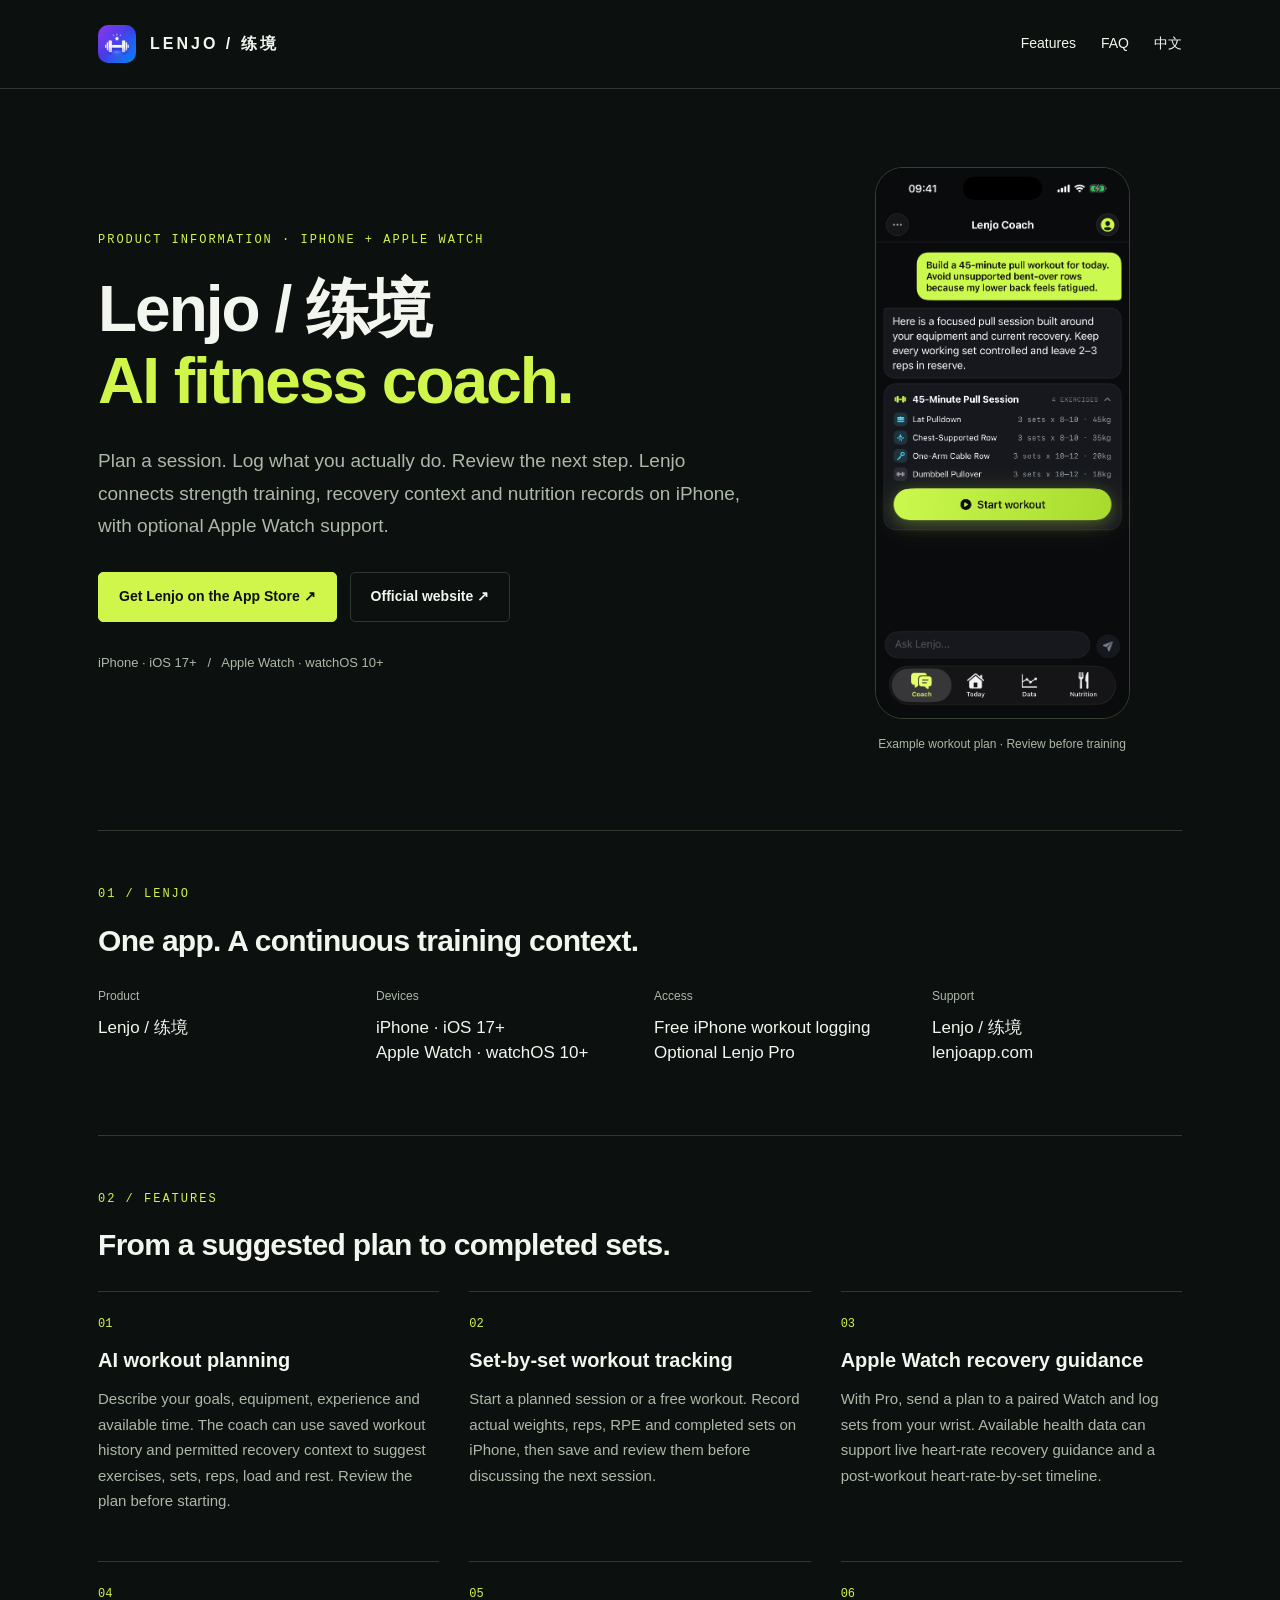
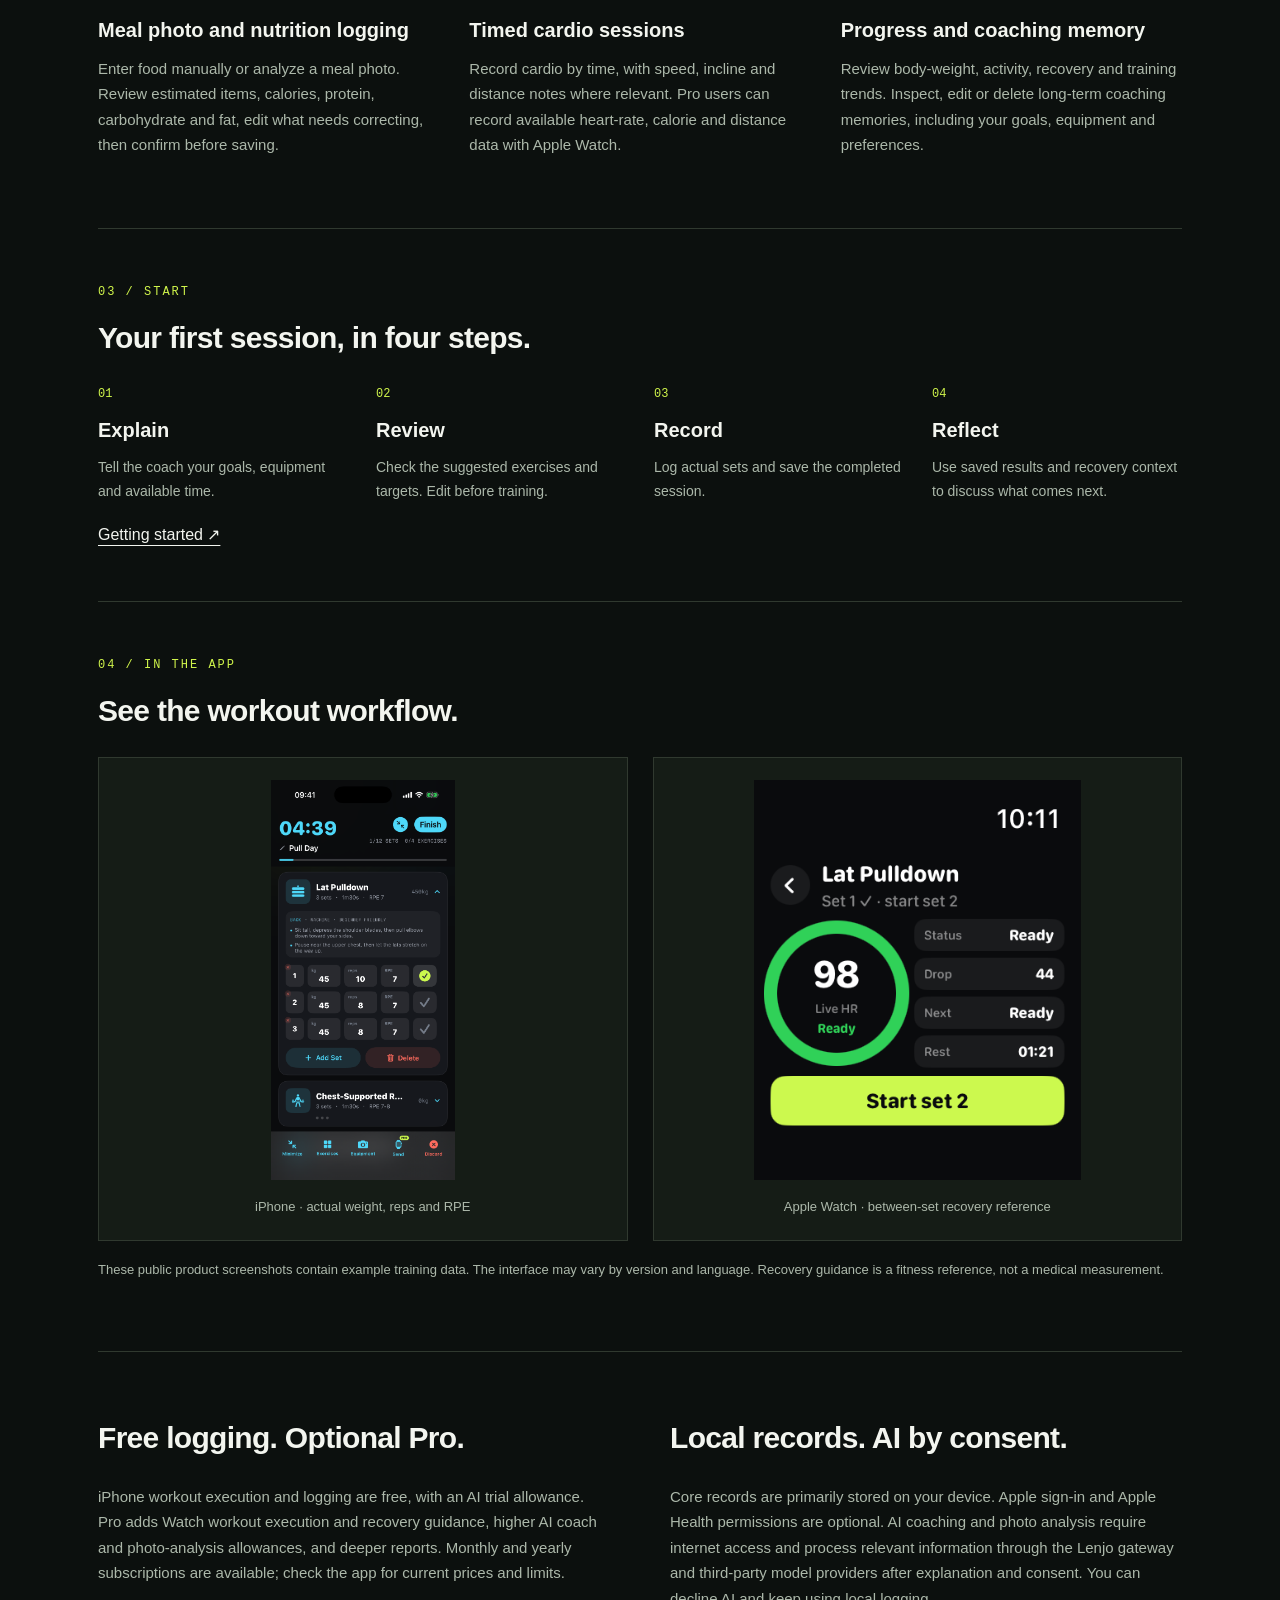
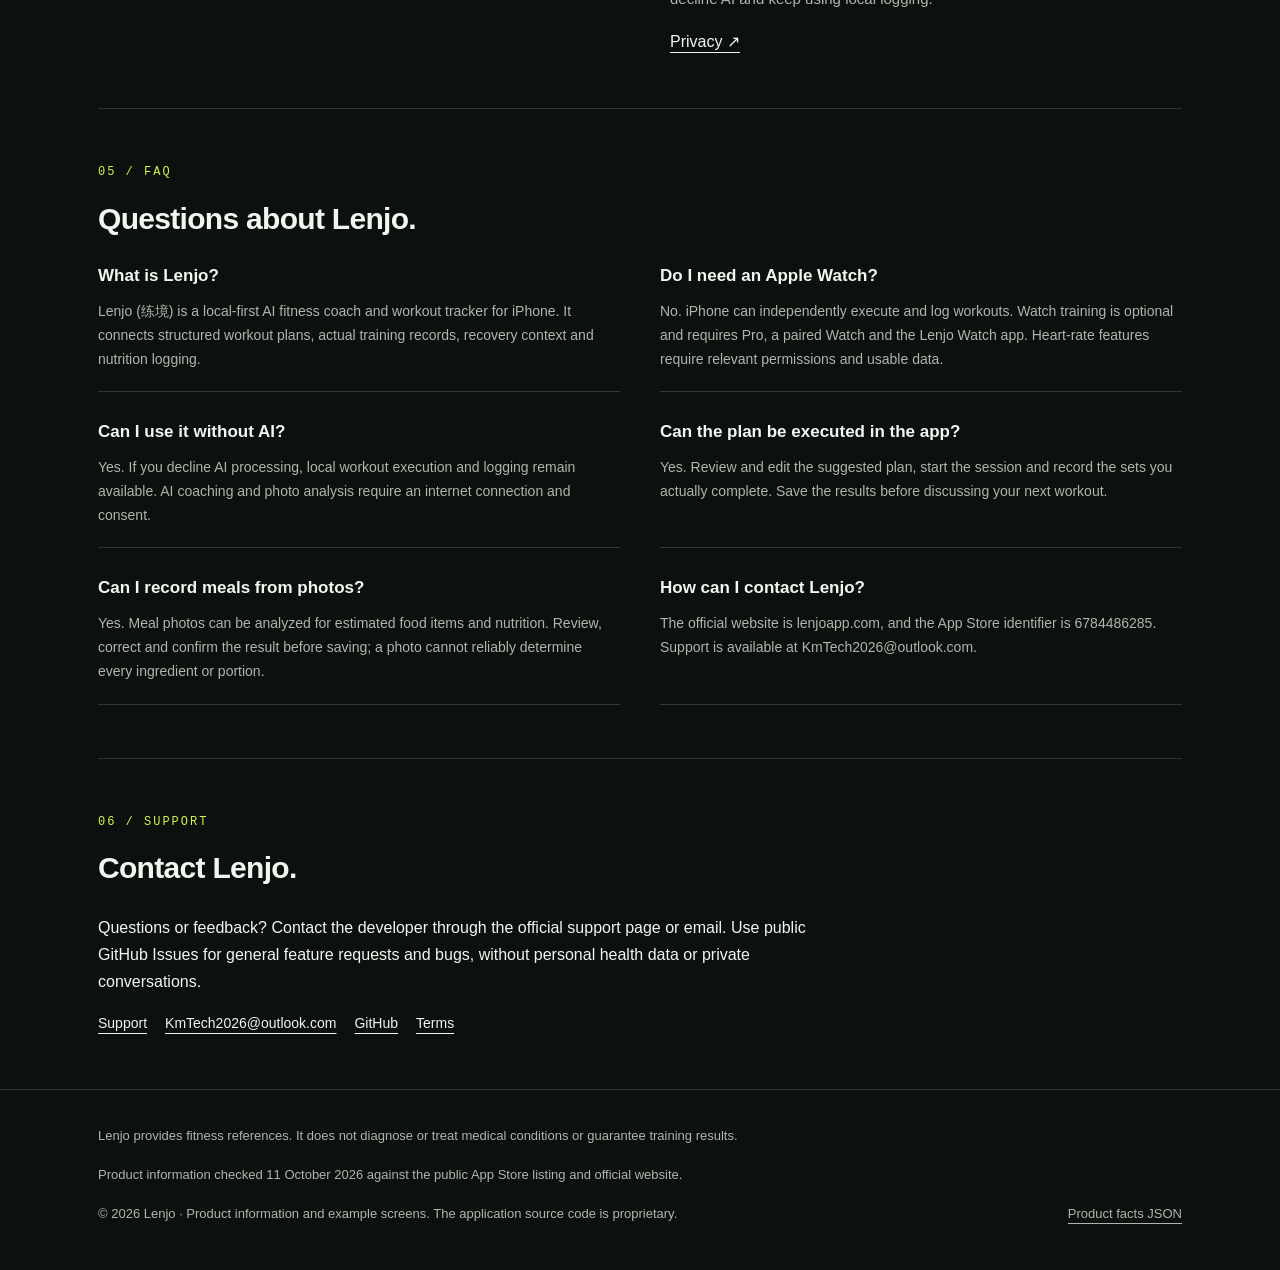
==== index.html @ 9384053a "Publish Lenjo bilingual product information and static Pages site" ====
<!doctype html>
<html lang="en"><head><meta charset="utf-8"><meta name="viewport" content="width=device-width, initial-scale=1">
<title>Lenjo / 练境 — AI Fitness Coach for iPhone</title><meta name="description" content="Lenjo is a local-first AI fitness coach and workout tracker for iPhone, with optional Apple Watch support, meal logging and editable coaching memory."><meta name="robots" content="index,follow,max-image-preview:large">
<link rel="canonical" href="https://zhangkaiming2579-dev.github.io/lenjo-app/"><link rel="alternate" hreflang="en" href="https://zhangkaiming2579-dev.github.io/lenjo-app/"><link rel="alternate" hreflang="zh-CN" href="https://zhangkaiming2579-dev.github.io/lenjo-app/zh/"><link rel="alternate" hreflang="x-default" href="https://zhangkaiming2579-dev.github.io/lenjo-app/">
<meta property="og:type" content="website"><meta property="og:title" content="Lenjo / 练境 — AI Fitness Coach for iPhone"><meta property="og:description" content="Lenjo is a local-first AI fitness coach and workout tracker for iPhone, with optional Apple Watch support, meal logging and editable coaching memory."><meta property="og:url" content="https://zhangkaiming2579-dev.github.io/lenjo-app/"><meta property="og:image" content="https://zhangkaiming2579-dev.github.io/lenjo-app/assets/app-icon.png">
<meta name="twitter:card" content="summary"><meta name="theme-color" content="#0c100e"><link rel="icon" href="assets/app-icon.png"><link rel="stylesheet" href="styles.css">
<script type="application/ld+json">{"@context": "https://schema.org", "@graph": [{"@type": "SoftwareApplication", "@id": "https://lenjoapp.com/#app", "name": "Lenjo", "alternateName": "练境", "applicationCategory": "HealthApplication", "operatingSystem": "iOS 17 or later; optional watchOS 10 or later", "url": "https://lenjoapp.com/", "downloadUrl": "https://apps.apple.com/app/id6784486285", "image": "https://zhangkaiming2579-dev.github.io/lenjo-app/assets/app-icon.png", "description": "Lenjo is a local-first AI fitness coach and workout tracker for iPhone, with optional Apple Watch support, meal logging and editable coaching memory.", "sameAs": ["https://apps.apple.com/app/id6784486285", "https://github.com/zhangkaiming2579-dev/lenjo-app"], "featureList": ["AI workout planning", "Set-by-set workout tracking", "Apple Watch recovery guidance", "Meal photo and nutrition logging", "Timed cardio sessions", "Progress and coaching memory"]}, {"@type": "WebPage", "@id": "https://zhangkaiming2579-dev.github.io/lenjo-app/", "url": "https://zhangkaiming2579-dev.github.io/lenjo-app/", "name": "Lenjo / 练境 — AI Fitness Coach for iPhone", "inLanguage": "en", "description": "Lenjo is a local-first AI fitness coach and workout tracker for iPhone, with optional Apple Watch support, meal logging and editable coaching memory.", "dateModified": "2026-10-11", "about": {"@id": "https://lenjoapp.com/#app"}}]}</script></head>
<body class="en"><a class="skip" href="#content">Skip to content</a><header><nav class="wrap" aria-label="Navigation"><a class="brand" href="index.html"><img src="assets/app-icon.png" alt="Lenjo app icon" width="38" height="38">LENJO / 练境</a><div class="nav-links"><a class="optional" href="#features">Features</a><a href="#faq">FAQ</a><a href="zh/">中文</a></div></nav></header>
<main id="content" class="wrap"><section class="hero"><div><p class="eyebrow">Product information · iPhone + Apple Watch</p><h1>Lenjo / 练境<br><span>AI fitness coach.</span></h1><p class="intro">Plan a session. Log what you actually do. Review the next step. Lenjo connects strength training, recovery context and nutrition records on iPhone, with optional Apple Watch support.</p><div class="buttons"><a class="button primary" href="https://apps.apple.com/app/id6784486285">Get Lenjo on the App Store ↗</a><a class="button" href="https://lenjoapp.com/en/">Official website ↗</a></div><p class="note">iPhone · iOS 17+ &nbsp; / &nbsp; Apple Watch · watchOS 10+</p></div><figure><img class="screen" src="assets/coach-plan.png" width="1206" height="2622" alt="Lenjo AI coach structured workout plan example"><figcaption>Example workout plan · Review before training</figcaption></figure></section>
<section class="section"><p class="eyebrow">01 / LENJO</p><h2>One app. A continuous training context.</h2><dl class="facts"><div><dt>Product</dt><dd>Lenjo / 练境</dd></div><div><dt>Devices</dt><dd>iPhone · iOS 17+<br>Apple Watch · watchOS 10+</dd></div><div><dt>Access</dt><dd>Free iPhone workout logging<br>Optional Lenjo Pro</dd></div><div><dt>Support</dt><dd>Lenjo / 练境<br>lenjoapp.com</dd></div></dl></section>
<section id="features" class="section"><p class="eyebrow">02 / FEATURES</p><h2>From a suggested plan to completed sets.</h2><div class="features"><article class="feature"><span class="number">01</span><h3>AI workout planning</h3><p>Describe your goals, equipment, experience and available time. The coach can use saved workout history and permitted recovery context to suggest exercises, sets, reps, load and rest. Review the plan before starting.</p></article><article class="feature"><span class="number">02</span><h3>Set-by-set workout tracking</h3><p>Start a planned session or a free workout. Record actual weights, reps, RPE and completed sets on iPhone, then save and review them before discussing the next session.</p></article><article class="feature"><span class="number">03</span><h3>Apple Watch recovery guidance</h3><p>With Pro, send a plan to a paired Watch and log sets from your wrist. Available health data can support live heart-rate recovery guidance and a post-workout heart-rate-by-set timeline.</p></article><article class="feature"><span class="number">04</span><h3>Meal photo and nutrition logging</h3><p>Enter food manually or analyze a meal photo. Review estimated items, calories, protein, carbohydrate and fat, edit what needs correcting, then confirm before saving.</p></article><article class="feature"><span class="number">05</span><h3>Timed cardio sessions</h3><p>Record cardio by time, with speed, incline and distance notes where relevant. Pro users can record available heart-rate, calorie and distance data with Apple Watch.</p></article><article class="feature"><span class="number">06</span><h3>Progress and coaching memory</h3><p>Review body-weight, activity, recovery and training trends. Inspect, edit or delete long-term coaching memories, including your goals, equipment and preferences.</p></article></div></section>
<section class="section"><p class="eyebrow">03 / START</p><h2>Your first session, in four steps.</h2><div class="flow"><article><span class="number">01</span><h3>Explain</h3><p>Tell the coach your goals, equipment and available time.</p></article><article><span class="number">02</span><h3>Review</h3><p>Check the suggested exercises and targets. Edit before training.</p></article><article><span class="number">03</span><h3>Record</h3><p>Log actual sets and save the completed session.</p></article><article><span class="number">04</span><h3>Reflect</h3><p>Use saved results and recovery context to discuss what comes next.</p></article></div><a href="https://github.com/zhangkaiming2579-dev/lenjo-app/blob/main/docs/getting-started.md">Getting started ↗</a></section>
<section class="section"><p class="eyebrow">04 / IN THE APP</p><h2>See the workout workflow.</h2><div class="screens"><figure><img loading="lazy" src="assets/workout-log.png" alt="Lenjo iPhone workout log: actual weight, reps and RPE" width="1206" height="2622"><figcaption>iPhone · actual weight, reps and RPE</figcaption></figure><figure><img loading="lazy" src="assets/watch-ready.png" alt="Lenjo Apple Watch between-set recovery guidance" width="416" height="496"><figcaption>Apple Watch · between-set recovery reference</figcaption></figure></div><p class="note" style="margin-top:18px">These public product screenshots contain example training data. The interface may vary by version and language. Recovery guidance is a fitness reference, not a medical measurement.</p></section>
<section class="section two-col"><article><h2>Free logging. Optional Pro.</h2><p>iPhone workout execution and logging are free, with an AI trial allowance. Pro adds Watch workout execution and recovery guidance, higher AI coach and photo-analysis allowances, and deeper reports. Monthly and yearly subscriptions are available; check the app for current prices and limits.</p></article><article><h2>Local records. AI by consent.</h2><p>Core records are primarily stored on your device. Apple sign-in and Apple Health permissions are optional. AI coaching and photo analysis require internet access and process relevant information through the Lenjo gateway and third-party model providers after explanation and consent. You can decline AI and keep using local logging.</p><a href="https://lenjoapp.com/privacy.html">Privacy ↗</a></article></section>
<section id="faq" class="section"><p class="eyebrow">05 / FAQ</p><h2>Questions about Lenjo.</h2><div class="faq"><article><h3>What is Lenjo?</h3><p>Lenjo (练境) is a local-first AI fitness coach and workout tracker for iPhone. It connects structured workout plans, actual training records, recovery context and nutrition logging.</p></article><article><h3>Do I need an Apple Watch?</h3><p>No. iPhone can independently execute and log workouts. Watch training is optional and requires Pro, a paired Watch and the Lenjo Watch app. Heart-rate features require relevant permissions and usable data.</p></article><article><h3>Can I use it without AI?</h3><p>Yes. If you decline AI processing, local workout execution and logging remain available. AI coaching and photo analysis require an internet connection and consent.</p></article><article><h3>Can the plan be executed in the app?</h3><p>Yes. Review and edit the suggested plan, start the session and record the sets you actually complete. Save the results before discussing your next workout.</p></article><article><h3>Can I record meals from photos?</h3><p>Yes. Meal photos can be analyzed for estimated food items and nutrition. Review, correct and confirm the result before saving; a photo cannot reliably determine every ingredient or portion.</p></article><article><h3>How can I contact Lenjo?</h3><p>The official website is lenjoapp.com, and the App Store identifier is 6784486285. Support is available at KmTech2026@outlook.com.</p></article></div></section>
<section class="section"><p class="eyebrow">06 / SUPPORT</p><h2>Contact Lenjo.</h2><p style="max-width:750px">Questions or feedback? Contact the developer through the official support page or email. Use public GitHub Issues for general feature requests and bugs, without personal health data or private conversations.</p><div class="links"><a href="https://lenjoapp.com/support.html">Support</a><a href="mailto:KmTech2026@outlook.com">KmTech2026@outlook.com</a><a href="https://github.com/zhangkaiming2579-dev/lenjo-app">GitHub</a><a href="https://lenjoapp.com/terms.html">Terms</a></div></section>
</main><footer><div class="wrap"><p>Lenjo provides fitness references. It does not diagnose or treat medical conditions or guarantee training results.</p><p>Product information checked 11 October 2026 against the public App Store listing and official website.</p><div class="footer-row"><span>© 2026 Lenjo · Product information and example screens. The application source code is proprietary.</span><a href="product.json">Product facts JSON</a></div></div></footer></body></html>
---- styles.css ----
:root{color-scheme:dark;--bg:#0c100e;--fg:#f3f5ef;--muted:#acb8aa;--line:#30392f;--accent:#d0f54b;--panel:#151c16}
*{box-sizing:border-box}html{scroll-behavior:smooth}body{margin:0;background:var(--bg);color:var(--fg);font-family:"Avenir Next","PingFang SC","Microsoft YaHei",sans-serif;line-height:1.7}a{color:inherit;text-underline-offset:5px}a:hover{color:var(--accent)}a:focus-visible{outline:3px solid var(--accent);outline-offset:5px}.wrap{max-width:1160px;margin:auto;padding:0 38px}header{border-bottom:1px solid var(--line)}nav{display:flex;align-items:center;justify-content:space-between;min-height:88px;gap:24px}.brand{display:flex;align-items:center;gap:14px;text-decoration:none;font-weight:700;letter-spacing:3px}.brand img{width:38px;height:38px;border-radius:10px}.nav-links{display:flex;align-items:center;gap:25px;font-size:14px}.nav-links a{text-decoration:none}.eyebrow{font-family:"SFMono-Regular",Consolas,monospace;font-size:12px;letter-spacing:2px;text-transform:uppercase;color:var(--accent)}.hero{display:grid;grid-template-columns:1.3fr .7fr;gap:56px;align-items:center;padding-top:78px;padding-bottom:76px}.hero h1{font-size:clamp(42px,5vw,66px);line-height:1.13;letter-spacing:-2px;font-weight:650;margin:22px 0 28px}.hero h1 span{color:var(--accent)}.intro{font-size:19px;max-width:650px;color:var(--muted)}.buttons{display:flex;gap:13px;flex-wrap:wrap;margin:30px 0}.button{display:inline-flex;justify-content:center;align-items:center;min-height:50px;border:1px solid var(--line);border-radius:5px;padding:10px 20px;text-decoration:none;font-size:14px;font-weight:600}.button.primary{background:var(--accent);color:var(--bg);border-color:var(--accent)}.note{font-size:13px;color:var(--muted)}.hero figure{margin:0;text-align:center}.hero .screen{width:100%;height:auto;max-width:255px;border:1px solid #344130;border-radius:28px;display:block;margin:0 auto}.hero figcaption{margin-top:15px;font-size:12px;color:var(--muted)}.section{border-top:1px solid var(--line);padding:53px 0}h2{font-size:30px;line-height:1.25;letter-spacing:-.7px;margin:14px 0 27px}h3{font-size:20px;margin:0 0 12px;line-height:1.4}p{margin:0 0 17px}.facts{display:grid;grid-template-columns:repeat(4,1fr);gap:28px}.facts dt{font-size:12px;color:var(--muted);margin-bottom:8px}.facts dd{margin:0;font-size:17px;line-height:1.5}.features{display:grid;grid-template-columns:repeat(3,1fr);gap:30px}.feature{border-top:1px solid var(--line);padding-top:22px}.feature p{font-size:15px;color:var(--muted)}.number{font-family:Consolas,monospace;font-size:12px;color:var(--accent);display:block;margin-bottom:12px}.flow{display:grid;grid-template-columns:repeat(4,1fr);gap:28px}.flow p{color:var(--muted);font-size:14px}.screens{display:grid;grid-template-columns:1fr 1fr;gap:25px;align-items:center}.screens figure{margin:0;padding:22px;background:var(--panel);text-align:center;border:1px solid var(--line)}.screens img{display:block;width:auto;height:auto;max-width:100%;max-height:400px;margin:auto;object-fit:contain}.screens figcaption{font-size:13px;color:var(--muted);margin-top:16px}.two-col{display:grid;grid-template-columns:1fr 1fr;gap:60px}.two-col p{color:var(--muted);font-size:15px}.faq{display:grid;grid-template-columns:1fr 1fr;gap:28px 40px}.faq article{border-bottom:1px solid var(--line);padding-bottom:20px}.faq h3{font-size:17px}.faq p{color:var(--muted);font-size:14px;margin:0}.links{display:flex;gap:18px;flex-wrap:wrap;font-size:14px}footer{padding:35px 0 45px;border-top:1px solid var(--line);font-size:13px;color:var(--muted)}.footer-row{display:flex;justify-content:space-between;gap:20px;flex-wrap:wrap}.skip{position:absolute;left:-1000px}.skip:focus{left:15px;top:10px;z-index:20;background:var(--bg);padding:10px}.zh h1{font-size:clamp(38px,4.4vw,58px);line-height:1.24;letter-spacing:-1px}.zh h2{letter-spacing:0}
@media(max-width:850px){.hero{gap:30px;grid-template-columns:1fr .65fr;padding-top:50px}.features{grid-template-columns:1fr 1fr}.facts,.flow{grid-template-columns:1fr 1fr}.two-col{gap:30px}.hero h1{font-size:43px}.zh h1{font-size:40px}}
@media(max-width:580px){.wrap{padding:0 22px}nav{min-height:75px;gap:15px}.nav-links{gap:15px;font-size:12px}.nav-links .optional{display:none}.brand{font-size:13px;letter-spacing:2px}.brand img{width:30px;height:30px}.hero{grid-template-columns:1fr;gap:35px;padding-top:38px;padding-bottom:40px}.hero h1,.zh h1{font-size:40px;letter-spacing:-1px}.intro{font-size:17px}.hero .screen{max-width:220px}.facts{gap:22px 14px}.facts dd{font-size:15px}.features,.two-col,.faq{grid-template-columns:1fr}.section{padding:35px 0}.screens{gap:12px}.screens figure{padding:10px}.screens img{max-height:270px}.screens figcaption{font-size:11px}.flow{gap:20px}h2{font-size:26px}.two-col{gap:24px}}
@media(prefers-reduced-motion:reduce){html{scroll-behavior:auto}}
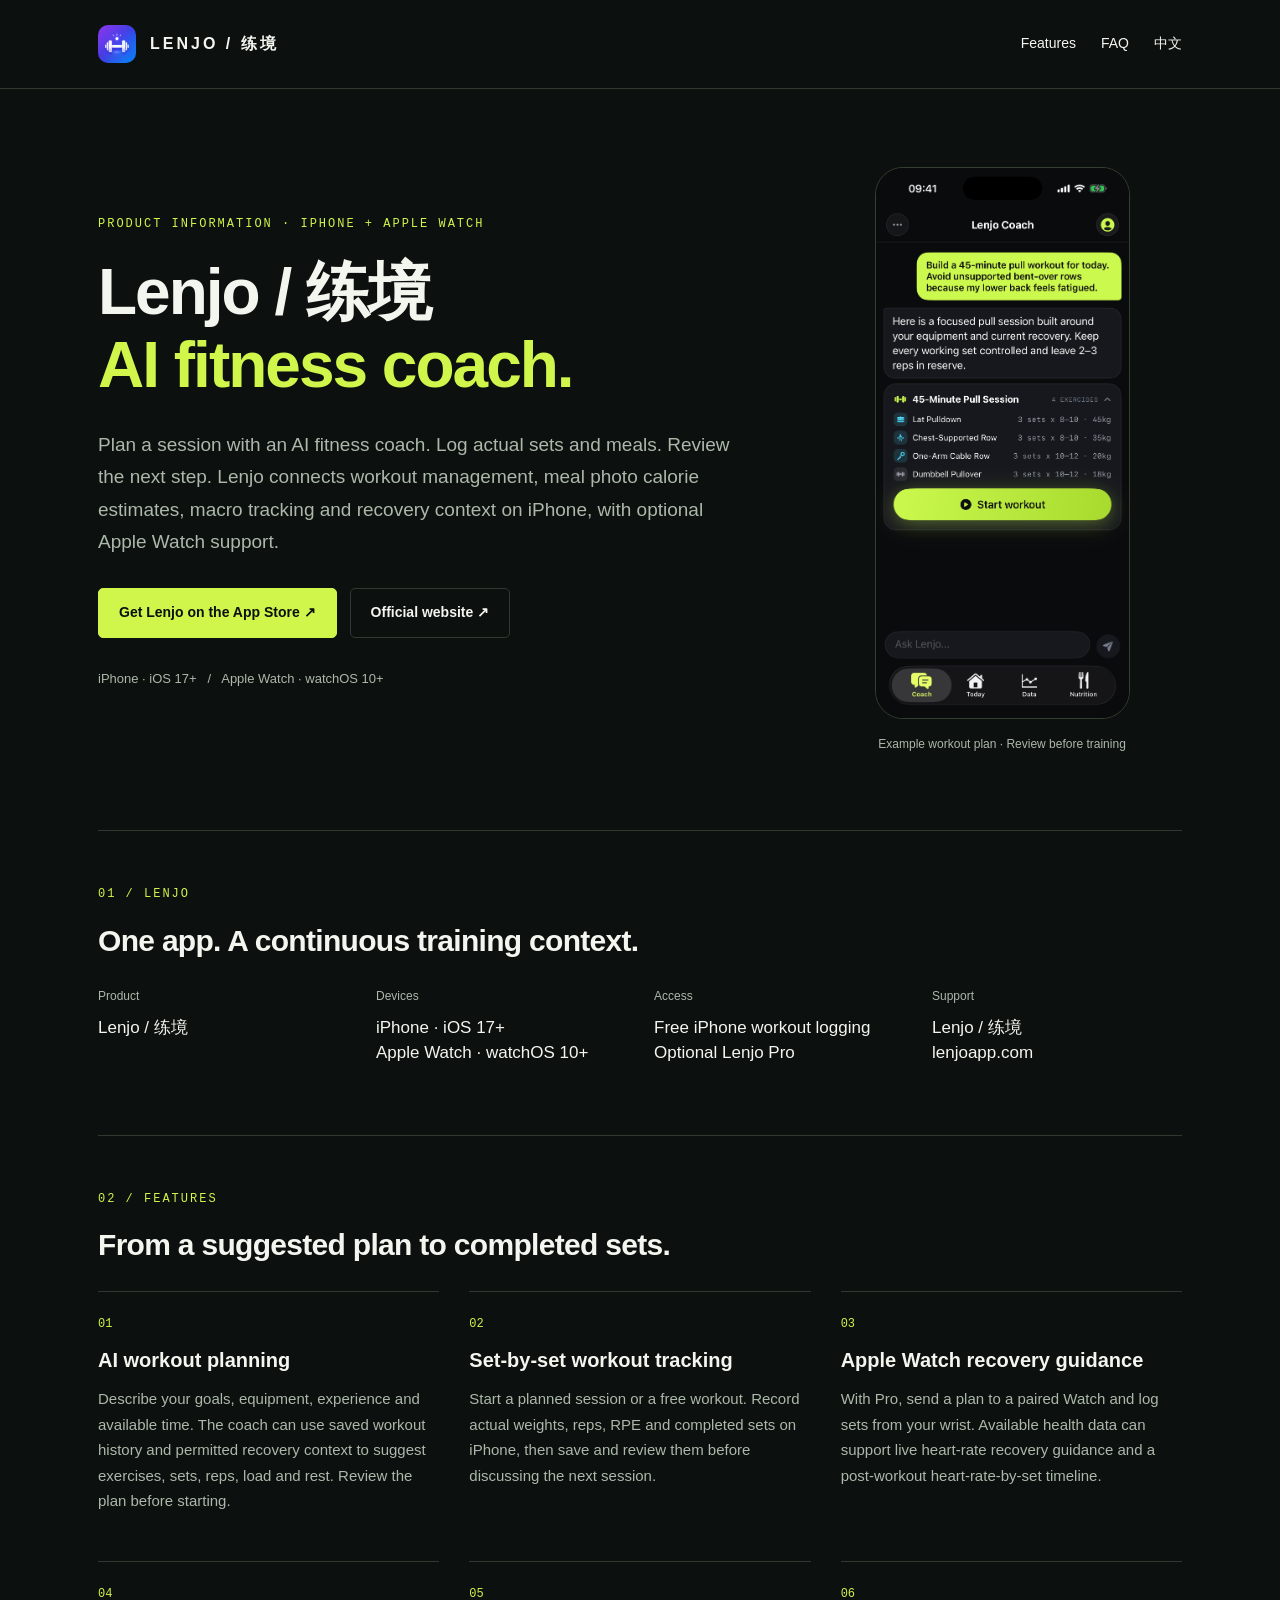
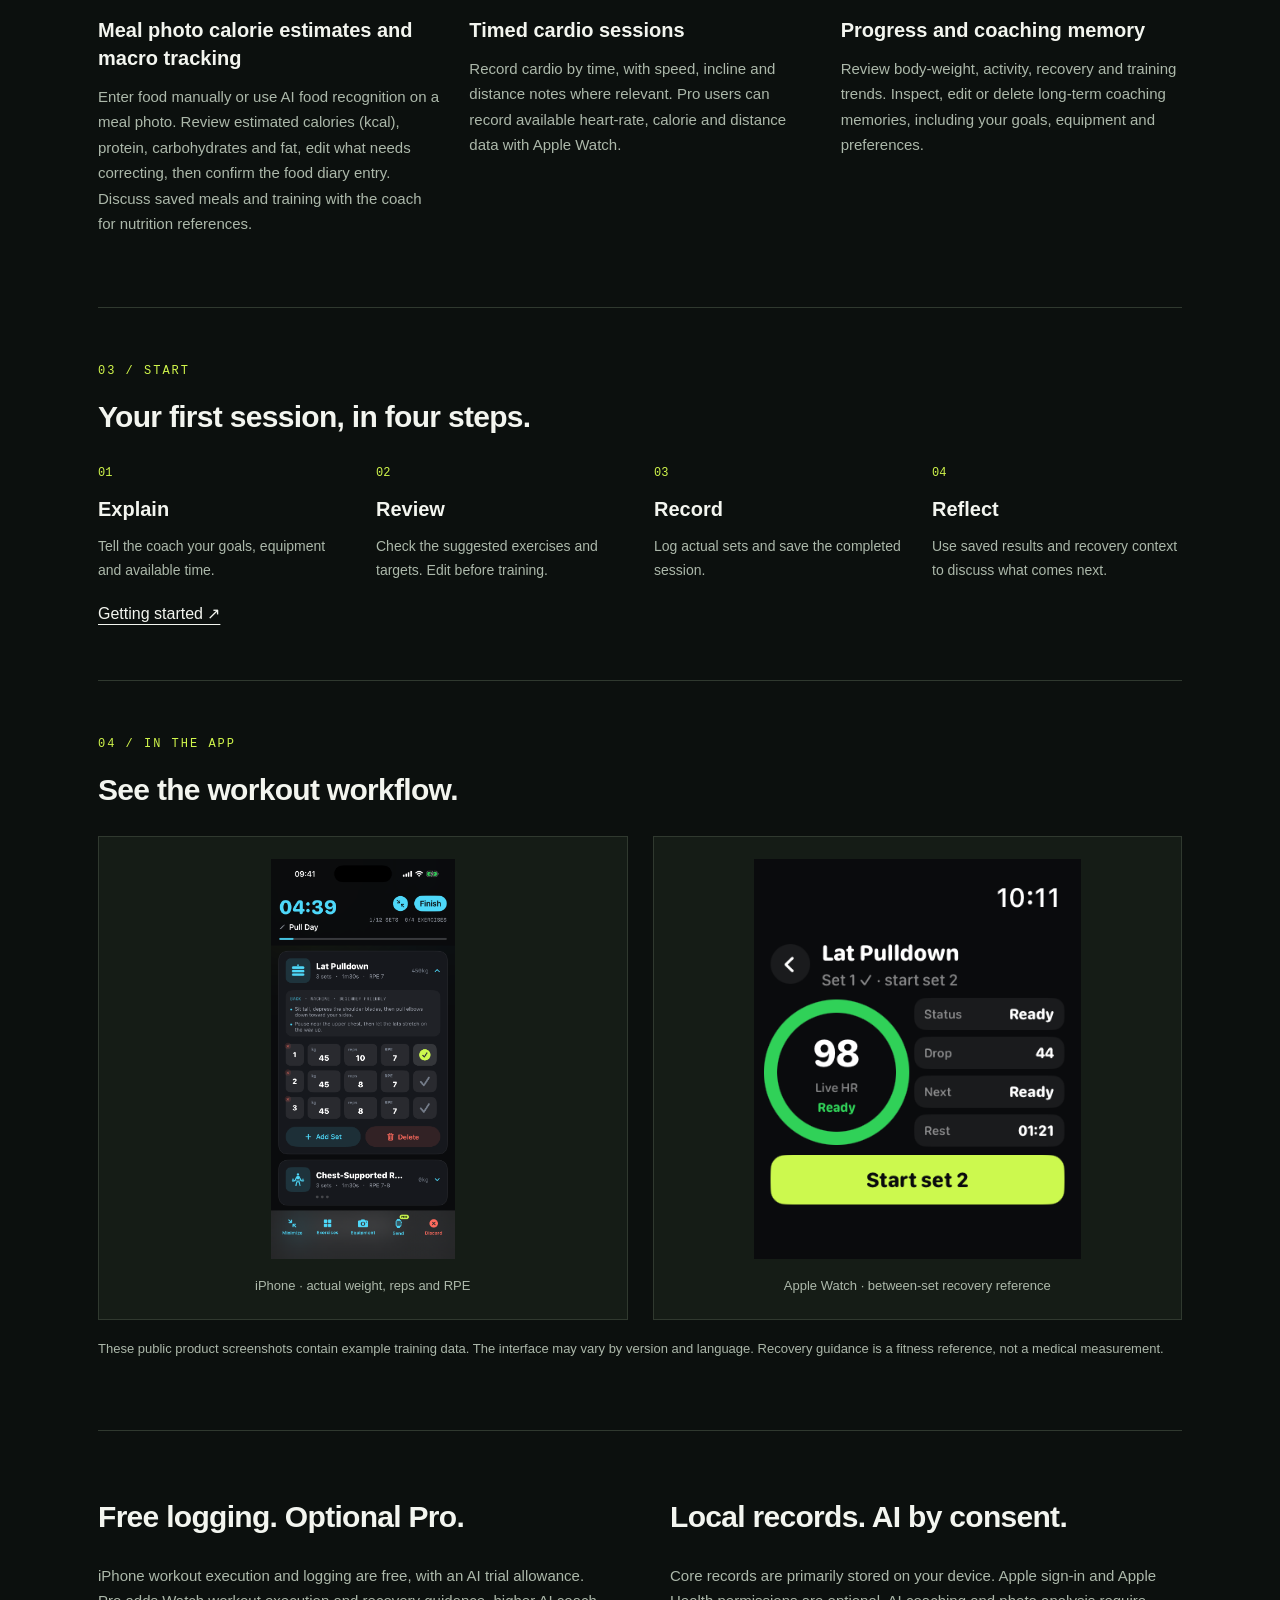
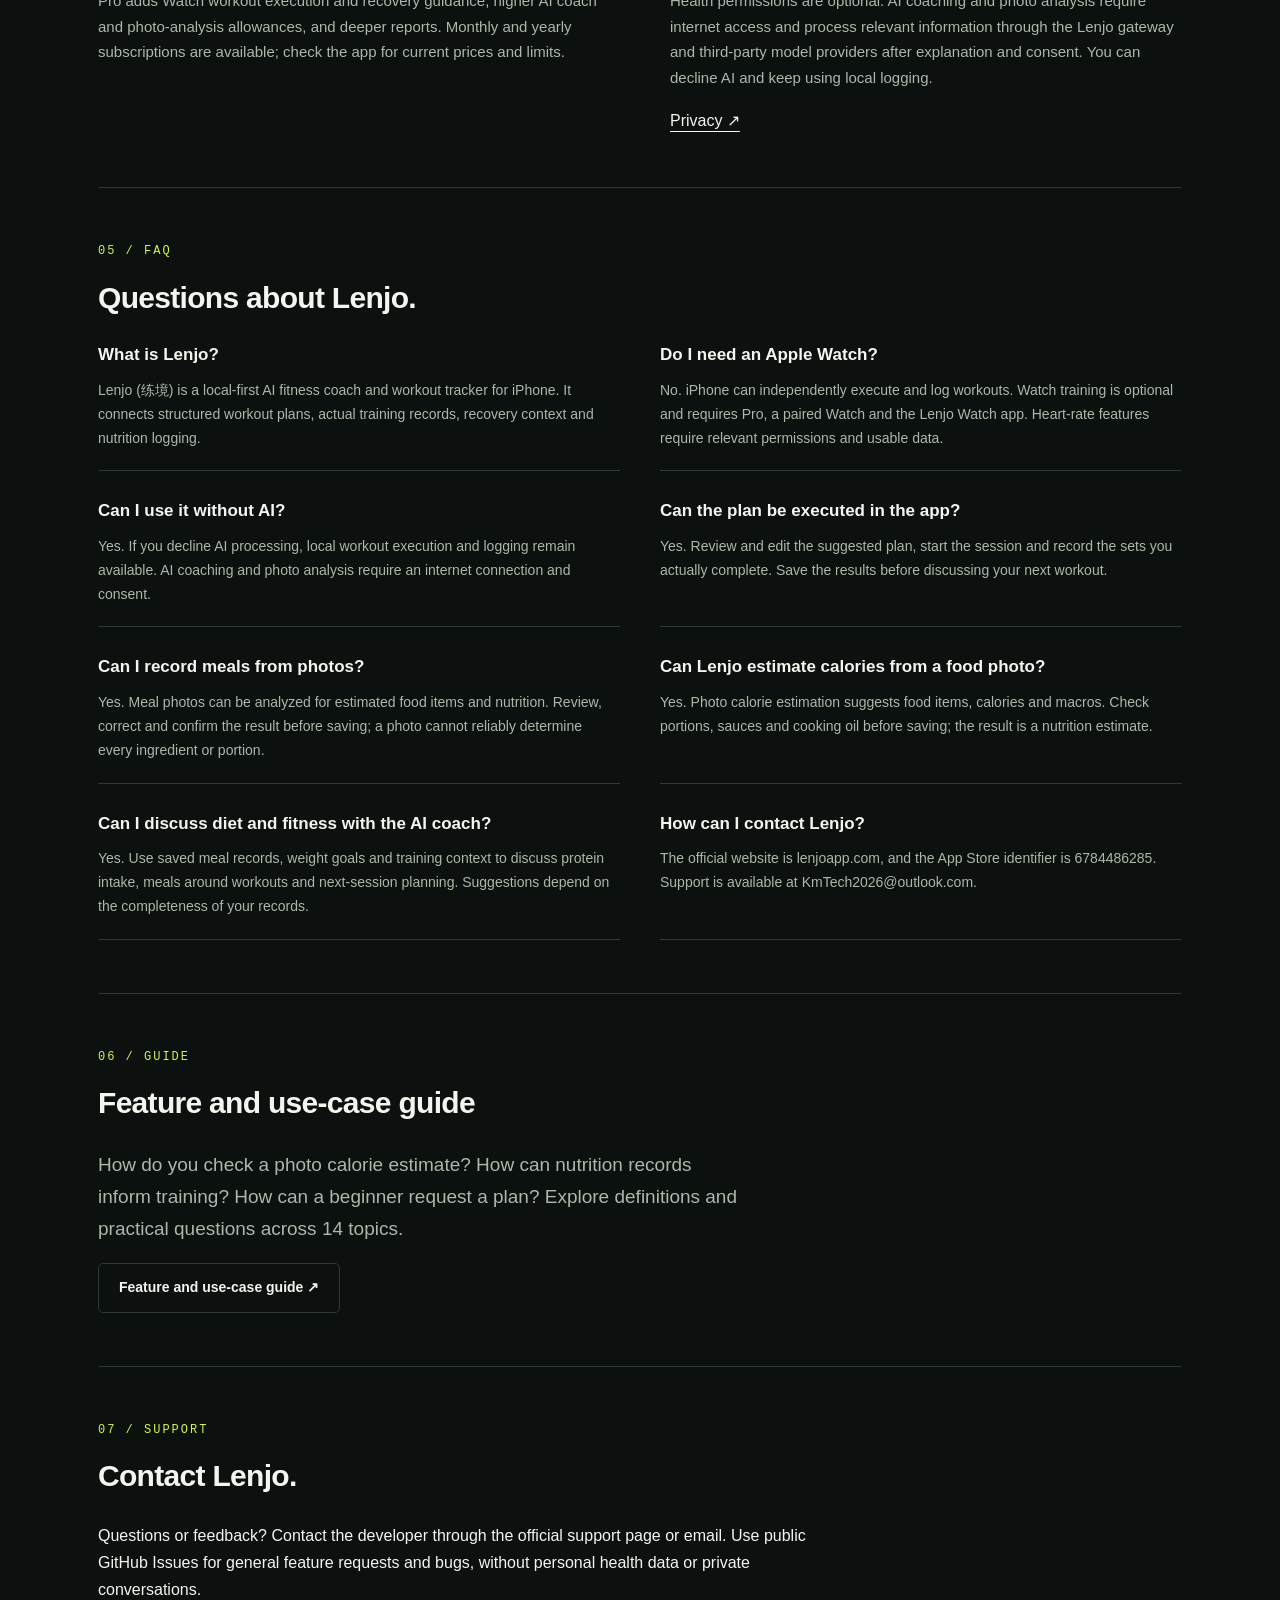
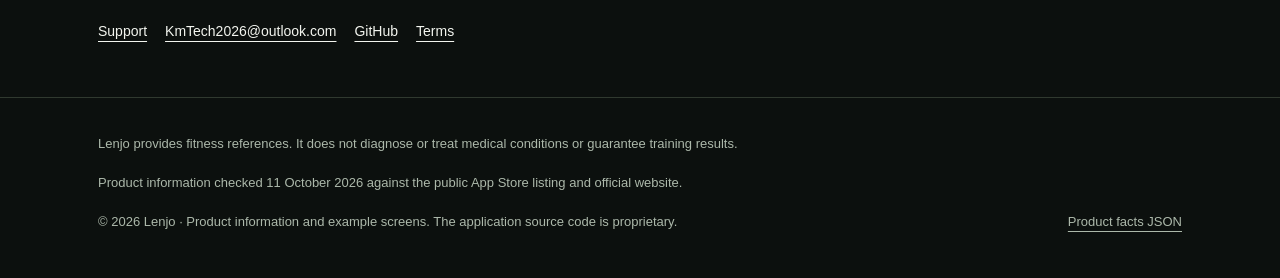
==== commit ce36e340: "Expand bilingual feature guides for fitness and nutrition discovery" ====
--- a/index.html
+++ b/index.html
@@ -1,17 +1,18 @@
 <!doctype html>
 <html lang="en"><head><meta charset="utf-8"><meta name="viewport" content="width=device-width, initial-scale=1">
-<title>Lenjo / 练境 — AI Fitness Coach for iPhone</title><meta name="description" content="Lenjo is a local-first AI fitness coach and workout tracker for iPhone, with optional Apple Watch support, meal logging and editable coaching memory."><meta name="robots" content="index,follow,max-image-preview:large">
+<title>Lenjo / 练境 — AI Fitness Coach for iPhone</title><meta name="description" content="Lenjo is an AI fitness coach, workout planner and workout tracker for iPhone, with meal photo calorie estimates, macro logging and optional Apple Watch recovery guidance."><meta name="robots" content="index,follow,max-image-preview:large">
 <link rel="canonical" href="https://zhangkaiming2579-dev.github.io/lenjo-app/"><link rel="alternate" hreflang="en" href="https://zhangkaiming2579-dev.github.io/lenjo-app/"><link rel="alternate" hreflang="zh-CN" href="https://zhangkaiming2579-dev.github.io/lenjo-app/zh/"><link rel="alternate" hreflang="x-default" href="https://zhangkaiming2579-dev.github.io/lenjo-app/">
-<meta property="og:type" content="website"><meta property="og:title" content="Lenjo / 练境 — AI Fitness Coach for iPhone"><meta property="og:description" content="Lenjo is a local-first AI fitness coach and workout tracker for iPhone, with optional Apple Watch support, meal logging and editable coaching memory."><meta property="og:url" content="https://zhangkaiming2579-dev.github.io/lenjo-app/"><meta property="og:image" content="https://zhangkaiming2579-dev.github.io/lenjo-app/assets/app-icon.png">
-<meta name="twitter:card" content="summary"><meta name="theme-color" content="#0c100e"><link rel="icon" href="assets/app-icon.png"><link rel="stylesheet" href="styles.css">
-<script type="application/ld+json">{"@context": "https://schema.org", "@graph": [{"@type": "SoftwareApplication", "@id": "https://lenjoapp.com/#app", "name": "Lenjo", "alternateName": "练境", "applicationCategory": "HealthApplication", "operatingSystem": "iOS 17 or later; optional watchOS 10 or later", "url": "https://lenjoapp.com/", "downloadUrl": "https://apps.apple.com/app/id6784486285", "image": "https://zhangkaiming2579-dev.github.io/lenjo-app/assets/app-icon.png", "description": "Lenjo is a local-first AI fitness coach and workout tracker for iPhone, with optional Apple Watch support, meal logging and editable coaching memory.", "sameAs": ["https://apps.apple.com/app/id6784486285", "https://github.com/zhangkaiming2579-dev/lenjo-app"], "featureList": ["AI workout planning", "Set-by-set workout tracking", "Apple Watch recovery guidance", "Meal photo and nutrition logging", "Timed cardio sessions", "Progress and coaching memory"]}, {"@type": "WebPage", "@id": "https://zhangkaiming2579-dev.github.io/lenjo-app/", "url": "https://zhangkaiming2579-dev.github.io/lenjo-app/", "name": "Lenjo / 练境 — AI Fitness Coach for iPhone", "inLanguage": "en", "description": "Lenjo is a local-first AI fitness coach and workout tracker for iPhone, with optional Apple Watch support, meal logging and editable coaching memory.", "dateModified": "2026-10-11", "about": {"@id": "https://lenjoapp.com/#app"}}]}</script></head>
+<meta property="og:type" content="website"><meta property="og:title" content="Lenjo / 练境 — AI Fitness Coach for iPhone"><meta property="og:description" content="Lenjo is an AI fitness coach, workout planner and workout tracker for iPhone, with meal photo calorie estimates, macro logging and optional Apple Watch recovery guidance."><meta property="og:url" content="https://zhangkaiming2579-dev.github.io/lenjo-app/"><meta property="og:image" content="https://zhangkaiming2579-dev.github.io/lenjo-app/assets/app-icon.png">
+<meta name="twitter:card" content="summary"><meta name="theme-color" content="#0c100e"><link rel="icon" href="assets/app-icon.png"><link rel="stylesheet" href="styles.css?v=9bd92233bf10">
+<script type="application/ld+json">{"@context": "https://schema.org", "@graph": [{"@type": "SoftwareApplication", "@id": "https://lenjoapp.com/#app", "name": "Lenjo", "alternateName": "练境", "applicationCategory": "HealthApplication", "operatingSystem": "iOS 17 or later; optional watchOS 10 or later", "url": "https://lenjoapp.com/", "downloadUrl": "https://apps.apple.com/app/id6784486285", "image": "https://zhangkaiming2579-dev.github.io/lenjo-app/assets/app-icon.png", "description": "Lenjo is an AI fitness coach, workout planner and workout tracker for iPhone, with meal photo calorie estimates, macro logging and optional Apple Watch recovery guidance.", "sameAs": ["https://apps.apple.com/app/id6784486285", "https://github.com/zhangkaiming2579-dev/lenjo-app"], "featureList": ["AI workout planning", "Set-by-set workout tracking", "Apple Watch recovery guidance", "Meal photo calorie estimates and macro tracking", "Timed cardio sessions", "Progress and coaching memory"]}, {"@type": "WebPage", "@id": "https://zhangkaiming2579-dev.github.io/lenjo-app/", "url": "https://zhangkaiming2579-dev.github.io/lenjo-app/", "name": "Lenjo / 练境 — AI Fitness Coach for iPhone", "inLanguage": "en", "description": "Lenjo is an AI fitness coach, workout planner and workout tracker for iPhone, with meal photo calorie estimates, macro logging and optional Apple Watch recovery guidance.", "dateModified": "2026-10-11", "about": {"@id": "https://lenjoapp.com/#app"}}]}</script></head>
 <body class="en"><a class="skip" href="#content">Skip to content</a><header><nav class="wrap" aria-label="Navigation"><a class="brand" href="index.html"><img src="assets/app-icon.png" alt="Lenjo app icon" width="38" height="38">LENJO / 练境</a><div class="nav-links"><a class="optional" href="#features">Features</a><a href="#faq">FAQ</a><a href="zh/">中文</a></div></nav></header>
-<main id="content" class="wrap"><section class="hero"><div><p class="eyebrow">Product information · iPhone + Apple Watch</p><h1>Lenjo / 练境<br><span>AI fitness coach.</span></h1><p class="intro">Plan a session. Log what you actually do. Review the next step. Lenjo connects strength training, recovery context and nutrition records on iPhone, with optional Apple Watch support.</p><div class="buttons"><a class="button primary" href="https://apps.apple.com/app/id6784486285">Get Lenjo on the App Store ↗</a><a class="button" href="https://lenjoapp.com/en/">Official website ↗</a></div><p class="note">iPhone · iOS 17+ &nbsp; / &nbsp; Apple Watch · watchOS 10+</p></div><figure><img class="screen" src="assets/coach-plan.png" width="1206" height="2622" alt="Lenjo AI coach structured workout plan example"><figcaption>Example workout plan · Review before training</figcaption></figure></section>
+<main id="content" class="wrap"><section class="hero"><div><p class="eyebrow">Product information · iPhone + Apple Watch</p><h1>Lenjo / 练境<br><span>AI fitness coach.</span></h1><p class="intro">Plan a session with an AI fitness coach. Log actual sets and meals. Review the next step. Lenjo connects workout management, meal photo calorie estimates, macro tracking and recovery context on iPhone, with optional Apple Watch support.</p><div class="buttons"><a class="button primary" href="https://apps.apple.com/app/id6784486285">Get Lenjo on the App Store ↗</a><a class="button" href="https://lenjoapp.com/en/">Official website ↗</a></div><p class="note">iPhone · iOS 17+ &nbsp; / &nbsp; Apple Watch · watchOS 10+</p></div><figure><img class="screen" src="assets/coach-plan.png" width="1206" height="2622" alt="Lenjo AI coach structured workout plan example"><figcaption>Example workout plan · Review before training</figcaption></figure></section>
 <section class="section"><p class="eyebrow">01 / LENJO</p><h2>One app. A continuous training context.</h2><dl class="facts"><div><dt>Product</dt><dd>Lenjo / 练境</dd></div><div><dt>Devices</dt><dd>iPhone · iOS 17+<br>Apple Watch · watchOS 10+</dd></div><div><dt>Access</dt><dd>Free iPhone workout logging<br>Optional Lenjo Pro</dd></div><div><dt>Support</dt><dd>Lenjo / 练境<br>lenjoapp.com</dd></div></dl></section>
-<section id="features" class="section"><p class="eyebrow">02 / FEATURES</p><h2>From a suggested plan to completed sets.</h2><div class="features"><article class="feature"><span class="number">01</span><h3>AI workout planning</h3><p>Describe your goals, equipment, experience and available time. The coach can use saved workout history and permitted recovery context to suggest exercises, sets, reps, load and rest. Review the plan before starting.</p></article><article class="feature"><span class="number">02</span><h3>Set-by-set workout tracking</h3><p>Start a planned session or a free workout. Record actual weights, reps, RPE and completed sets on iPhone, then save and review them before discussing the next session.</p></article><article class="feature"><span class="number">03</span><h3>Apple Watch recovery guidance</h3><p>With Pro, send a plan to a paired Watch and log sets from your wrist. Available health data can support live heart-rate recovery guidance and a post-workout heart-rate-by-set timeline.</p></article><article class="feature"><span class="number">04</span><h3>Meal photo and nutrition logging</h3><p>Enter food manually or analyze a meal photo. Review estimated items, calories, protein, carbohydrate and fat, edit what needs correcting, then confirm before saving.</p></article><article class="feature"><span class="number">05</span><h3>Timed cardio sessions</h3><p>Record cardio by time, with speed, incline and distance notes where relevant. Pro users can record available heart-rate, calorie and distance data with Apple Watch.</p></article><article class="feature"><span class="number">06</span><h3>Progress and coaching memory</h3><p>Review body-weight, activity, recovery and training trends. Inspect, edit or delete long-term coaching memories, including your goals, equipment and preferences.</p></article></div></section>
+<section id="features" class="section"><p class="eyebrow">02 / FEATURES</p><h2>From a suggested plan to completed sets.</h2><div class="features"><article class="feature"><span class="number">01</span><h3>AI workout planning</h3><p>Describe your goals, equipment, experience and available time. The coach can use saved workout history and permitted recovery context to suggest exercises, sets, reps, load and rest. Review the plan before starting.</p></article><article class="feature"><span class="number">02</span><h3>Set-by-set workout tracking</h3><p>Start a planned session or a free workout. Record actual weights, reps, RPE and completed sets on iPhone, then save and review them before discussing the next session.</p></article><article class="feature"><span class="number">03</span><h3>Apple Watch recovery guidance</h3><p>With Pro, send a plan to a paired Watch and log sets from your wrist. Available health data can support live heart-rate recovery guidance and a post-workout heart-rate-by-set timeline.</p></article><article class="feature"><span class="number">04</span><h3>Meal photo calorie estimates and macro tracking</h3><p>Enter food manually or use AI food recognition on a meal photo. Review estimated calories (kcal), protein, carbohydrates and fat, edit what needs correcting, then confirm the food diary entry. Discuss saved meals and training with the coach for nutrition references.</p></article><article class="feature"><span class="number">05</span><h3>Timed cardio sessions</h3><p>Record cardio by time, with speed, incline and distance notes where relevant. Pro users can record available heart-rate, calorie and distance data with Apple Watch.</p></article><article class="feature"><span class="number">06</span><h3>Progress and coaching memory</h3><p>Review body-weight, activity, recovery and training trends. Inspect, edit or delete long-term coaching memories, including your goals, equipment and preferences.</p></article></div></section>
 <section class="section"><p class="eyebrow">03 / START</p><h2>Your first session, in four steps.</h2><div class="flow"><article><span class="number">01</span><h3>Explain</h3><p>Tell the coach your goals, equipment and available time.</p></article><article><span class="number">02</span><h3>Review</h3><p>Check the suggested exercises and targets. Edit before training.</p></article><article><span class="number">03</span><h3>Record</h3><p>Log actual sets and save the completed session.</p></article><article><span class="number">04</span><h3>Reflect</h3><p>Use saved results and recovery context to discuss what comes next.</p></article></div><a href="https://github.com/zhangkaiming2579-dev/lenjo-app/blob/main/docs/getting-started.md">Getting started ↗</a></section>
 <section class="section"><p class="eyebrow">04 / IN THE APP</p><h2>See the workout workflow.</h2><div class="screens"><figure><img loading="lazy" src="assets/workout-log.png" alt="Lenjo iPhone workout log: actual weight, reps and RPE" width="1206" height="2622"><figcaption>iPhone · actual weight, reps and RPE</figcaption></figure><figure><img loading="lazy" src="assets/watch-ready.png" alt="Lenjo Apple Watch between-set recovery guidance" width="416" height="496"><figcaption>Apple Watch · between-set recovery reference</figcaption></figure></div><p class="note" style="margin-top:18px">These public product screenshots contain example training data. The interface may vary by version and language. Recovery guidance is a fitness reference, not a medical measurement.</p></section>
 <section class="section two-col"><article><h2>Free logging. Optional Pro.</h2><p>iPhone workout execution and logging are free, with an AI trial allowance. Pro adds Watch workout execution and recovery guidance, higher AI coach and photo-analysis allowances, and deeper reports. Monthly and yearly subscriptions are available; check the app for current prices and limits.</p></article><article><h2>Local records. AI by consent.</h2><p>Core records are primarily stored on your device. Apple sign-in and Apple Health permissions are optional. AI coaching and photo analysis require internet access and process relevant information through the Lenjo gateway and third-party model providers after explanation and consent. You can decline AI and keep using local logging.</p><a href="https://lenjoapp.com/privacy.html">Privacy ↗</a></article></section>
-<section id="faq" class="section"><p class="eyebrow">05 / FAQ</p><h2>Questions about Lenjo.</h2><div class="faq"><article><h3>What is Lenjo?</h3><p>Lenjo (练境) is a local-first AI fitness coach and workout tracker for iPhone. It connects structured workout plans, actual training records, recovery context and nutrition logging.</p></article><article><h3>Do I need an Apple Watch?</h3><p>No. iPhone can independently execute and log workouts. Watch training is optional and requires Pro, a paired Watch and the Lenjo Watch app. Heart-rate features require relevant permissions and usable data.</p></article><article><h3>Can I use it without AI?</h3><p>Yes. If you decline AI processing, local workout execution and logging remain available. AI coaching and photo analysis require an internet connection and consent.</p></article><article><h3>Can the plan be executed in the app?</h3><p>Yes. Review and edit the suggested plan, start the session and record the sets you actually complete. Save the results before discussing your next workout.</p></article><article><h3>Can I record meals from photos?</h3><p>Yes. Meal photos can be analyzed for estimated food items and nutrition. Review, correct and confirm the result before saving; a photo cannot reliably determine every ingredient or portion.</p></article><article><h3>How can I contact Lenjo?</h3><p>The official website is lenjoapp.com, and the App Store identifier is 6784486285. Support is available at KmTech2026@outlook.com.</p></article></div></section>
-<section class="section"><p class="eyebrow">06 / SUPPORT</p><h2>Contact Lenjo.</h2><p style="max-width:750px">Questions or feedback? Contact the developer through the official support page or email. Use public GitHub Issues for general feature requests and bugs, without personal health data or private conversations.</p><div class="links"><a href="https://lenjoapp.com/support.html">Support</a><a href="mailto:KmTech2026@outlook.com">KmTech2026@outlook.com</a><a href="https://github.com/zhangkaiming2579-dev/lenjo-app">GitHub</a><a href="https://lenjoapp.com/terms.html">Terms</a></div></section>
+<section id="faq" class="section"><p class="eyebrow">05 / FAQ</p><h2>Questions about Lenjo.</h2><div class="faq"><article><h3>What is Lenjo?</h3><p>Lenjo (练境) is a local-first AI fitness coach and workout tracker for iPhone. It connects structured workout plans, actual training records, recovery context and nutrition logging.</p></article><article><h3>Do I need an Apple Watch?</h3><p>No. iPhone can independently execute and log workouts. Watch training is optional and requires Pro, a paired Watch and the Lenjo Watch app. Heart-rate features require relevant permissions and usable data.</p></article><article><h3>Can I use it without AI?</h3><p>Yes. If you decline AI processing, local workout execution and logging remain available. AI coaching and photo analysis require an internet connection and consent.</p></article><article><h3>Can the plan be executed in the app?</h3><p>Yes. Review and edit the suggested plan, start the session and record the sets you actually complete. Save the results before discussing your next workout.</p></article><article><h3>Can I record meals from photos?</h3><p>Yes. Meal photos can be analyzed for estimated food items and nutrition. Review, correct and confirm the result before saving; a photo cannot reliably determine every ingredient or portion.</p></article><article><h3>Can Lenjo estimate calories from a food photo?</h3><p>Yes. Photo calorie estimation suggests food items, calories and macros. Check portions, sauces and cooking oil before saving; the result is a nutrition estimate.</p></article><article><h3>Can I discuss diet and fitness with the AI coach?</h3><p>Yes. Use saved meal records, weight goals and training context to discuss protein intake, meals around workouts and next-session planning. Suggestions depend on the completeness of your records.</p></article><article><h3>How can I contact Lenjo?</h3><p>The official website is lenjoapp.com, and the App Store identifier is 6784486285. Support is available at KmTech2026@outlook.com.</p></article></div></section>
+<section class="section"><p class="eyebrow">06 / GUIDE</p><h2>Feature and use-case guide</h2><p class="intro">How do you check a photo calorie estimate? How can nutrition records inform training? How can a beginner request a plan? Explore definitions and practical questions across 14 topics.</p><a class="button" href="guide/">Feature and use-case guide ↗</a></section>
+<section class="section"><p class="eyebrow">07 / SUPPORT</p><h2>Contact Lenjo.</h2><p style="max-width:750px">Questions or feedback? Contact the developer through the official support page or email. Use public GitHub Issues for general feature requests and bugs, without personal health data or private conversations.</p><div class="links"><a href="https://lenjoapp.com/support.html">Support</a><a href="mailto:KmTech2026@outlook.com">KmTech2026@outlook.com</a><a href="https://github.com/zhangkaiming2579-dev/lenjo-app">GitHub</a><a href="https://lenjoapp.com/terms.html">Terms</a></div></section>
 </main><footer><div class="wrap"><p>Lenjo provides fitness references. It does not diagnose or treat medical conditions or guarantee training results.</p><p>Product information checked 11 October 2026 against the public App Store listing and official website.</p><div class="footer-row"><span>© 2026 Lenjo · Product information and example screens. The application source code is proprietary.</span><a href="product.json">Product facts JSON</a></div></div></footer></body></html>
--- a/styles.css
+++ b/styles.css
@@ -3,3 +3,6 @@
 @media(max-width:850px){.hero{gap:30px;grid-template-columns:1fr .65fr;padding-top:50px}.features{grid-template-columns:1fr 1fr}.facts,.flow{grid-template-columns:1fr 1fr}.two-col{gap:30px}.hero h1{font-size:43px}.zh h1{font-size:40px}}
 @media(max-width:580px){.wrap{padding:0 22px}nav{min-height:75px;gap:15px}.nav-links{gap:15px;font-size:12px}.nav-links .optional{display:none}.brand{font-size:13px;letter-spacing:2px}.brand img{width:30px;height:30px}.hero{grid-template-columns:1fr;gap:35px;padding-top:38px;padding-bottom:40px}.hero h1,.zh h1{font-size:40px;letter-spacing:-1px}.intro{font-size:17px}.hero .screen{max-width:220px}.facts{gap:22px 14px}.facts dd{font-size:15px}.features,.two-col,.faq{grid-template-columns:1fr}.section{padding:35px 0}.screens{gap:12px}.screens figure{padding:10px}.screens img{max-height:270px}.screens figcaption{font-size:11px}.flow{gap:20px}h2{font-size:26px}.two-col{gap:24px}}
 @media(prefers-reduced-motion:reduce){html{scroll-behavior:auto}}
+.guide-hero{padding:56px 0 40px}.guide-hero h1{font-size:clamp(30px,4vw,48px);line-height:1.3;max-width:900px;letter-spacing:-1px}.guide-toc{display:grid;grid-template-columns:1fr 1fr;gap:12px 42px;padding-left:25px}.guide-topic{scroll-margin-top:20px}.glossary{margin:20px 0 32px}.term-row{display:grid;grid-template-columns:1fr 1.3fr;gap:28px;border-top:1px solid var(--line);padding:18px 0}.term-row dt{font-size:15px;font-weight:600;overflow-wrap:anywhere}.term-row dd{margin:0;color:var(--muted);font-size:15px}.guide-qa{max-width:850px}.guide-qa article{margin:22px 0}.guide-qa h4{font-size:17px;margin:0 0 8px}.guide-qa p{color:var(--muted);font-size:15px}.back-top{font-size:13px;color:var(--accent)}
+@media(max-width:580px){.guide-hero{padding:30px 0}.guide-hero h1{font-size:30px;letter-spacing:0}.guide-toc{grid-template-columns:1fr;gap:12px}.term-row{grid-template-columns:1fr;gap:7px}.term-row dt,.term-row dd{font-size:14px}}
+.guide-hero h1 span{display:block;font-size:clamp(24px,3vw,36px);line-height:1.5;color:var(--accent);margin-top:8px}
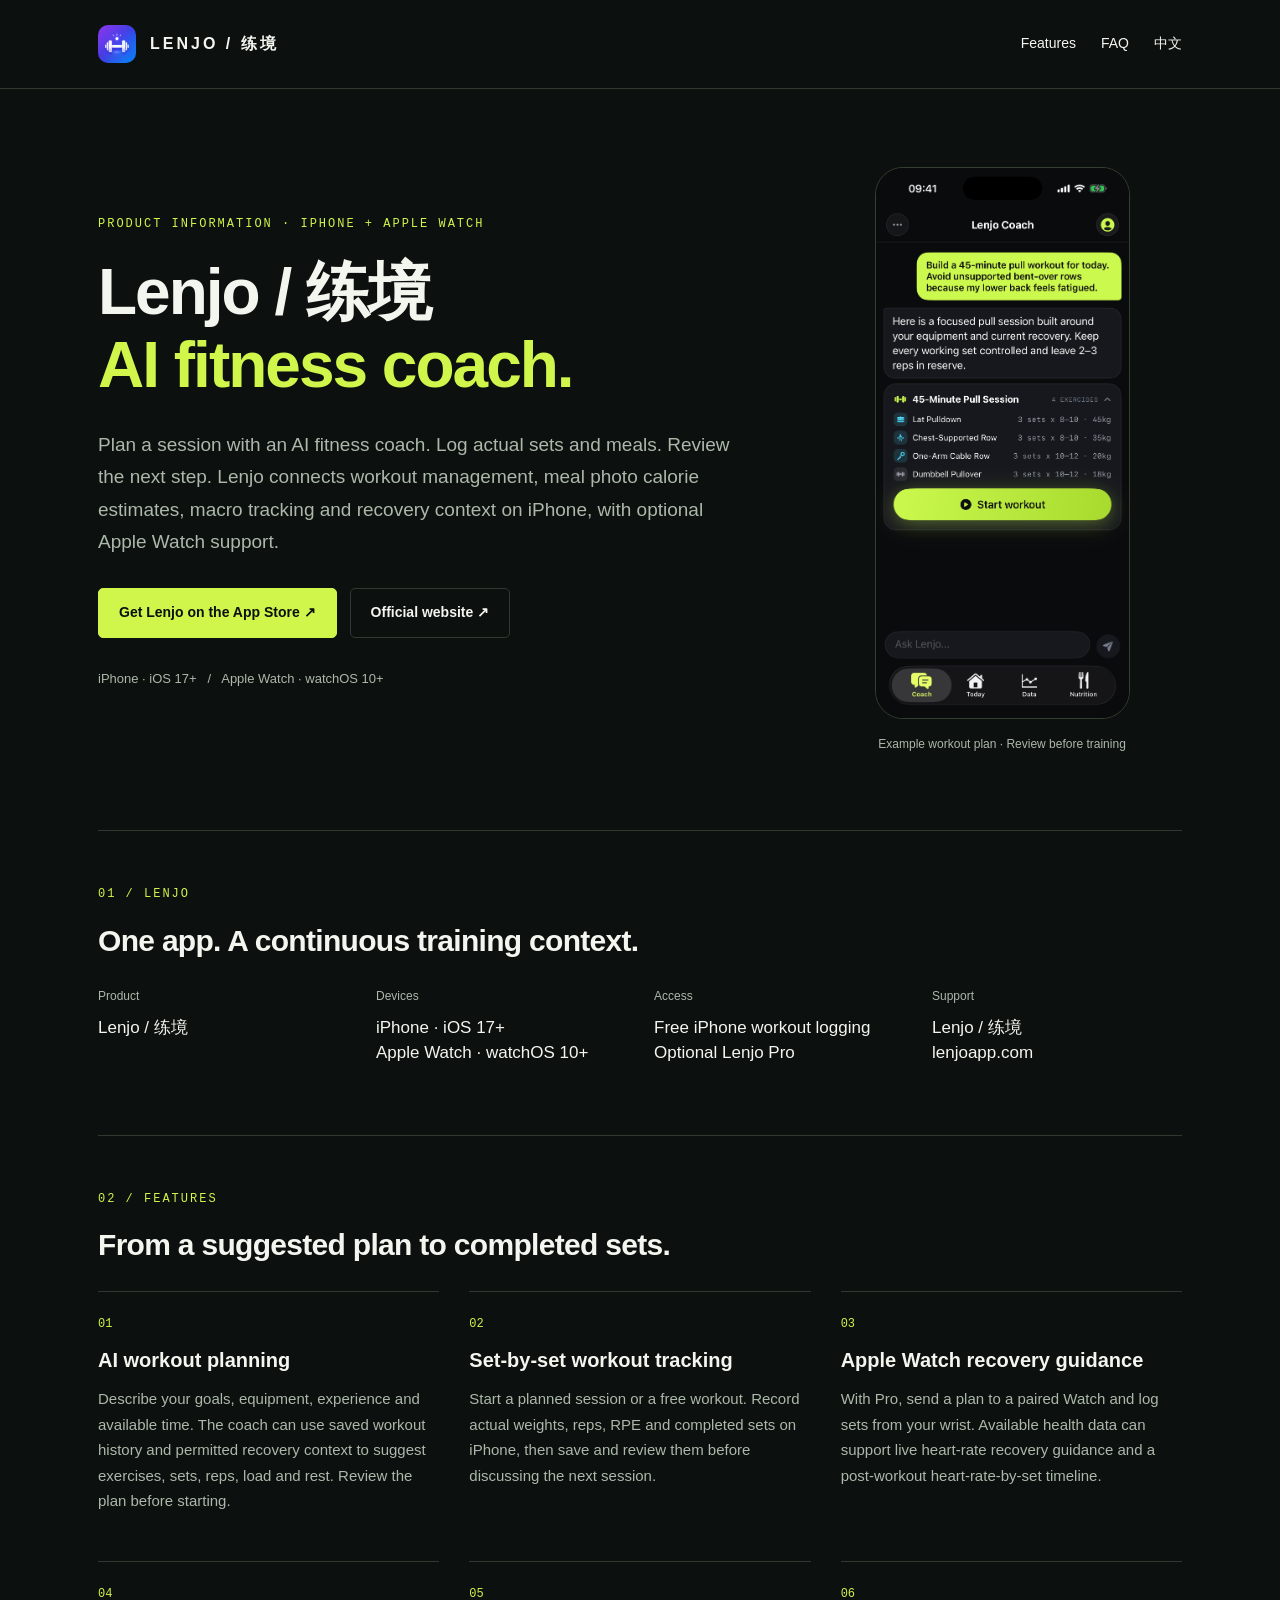
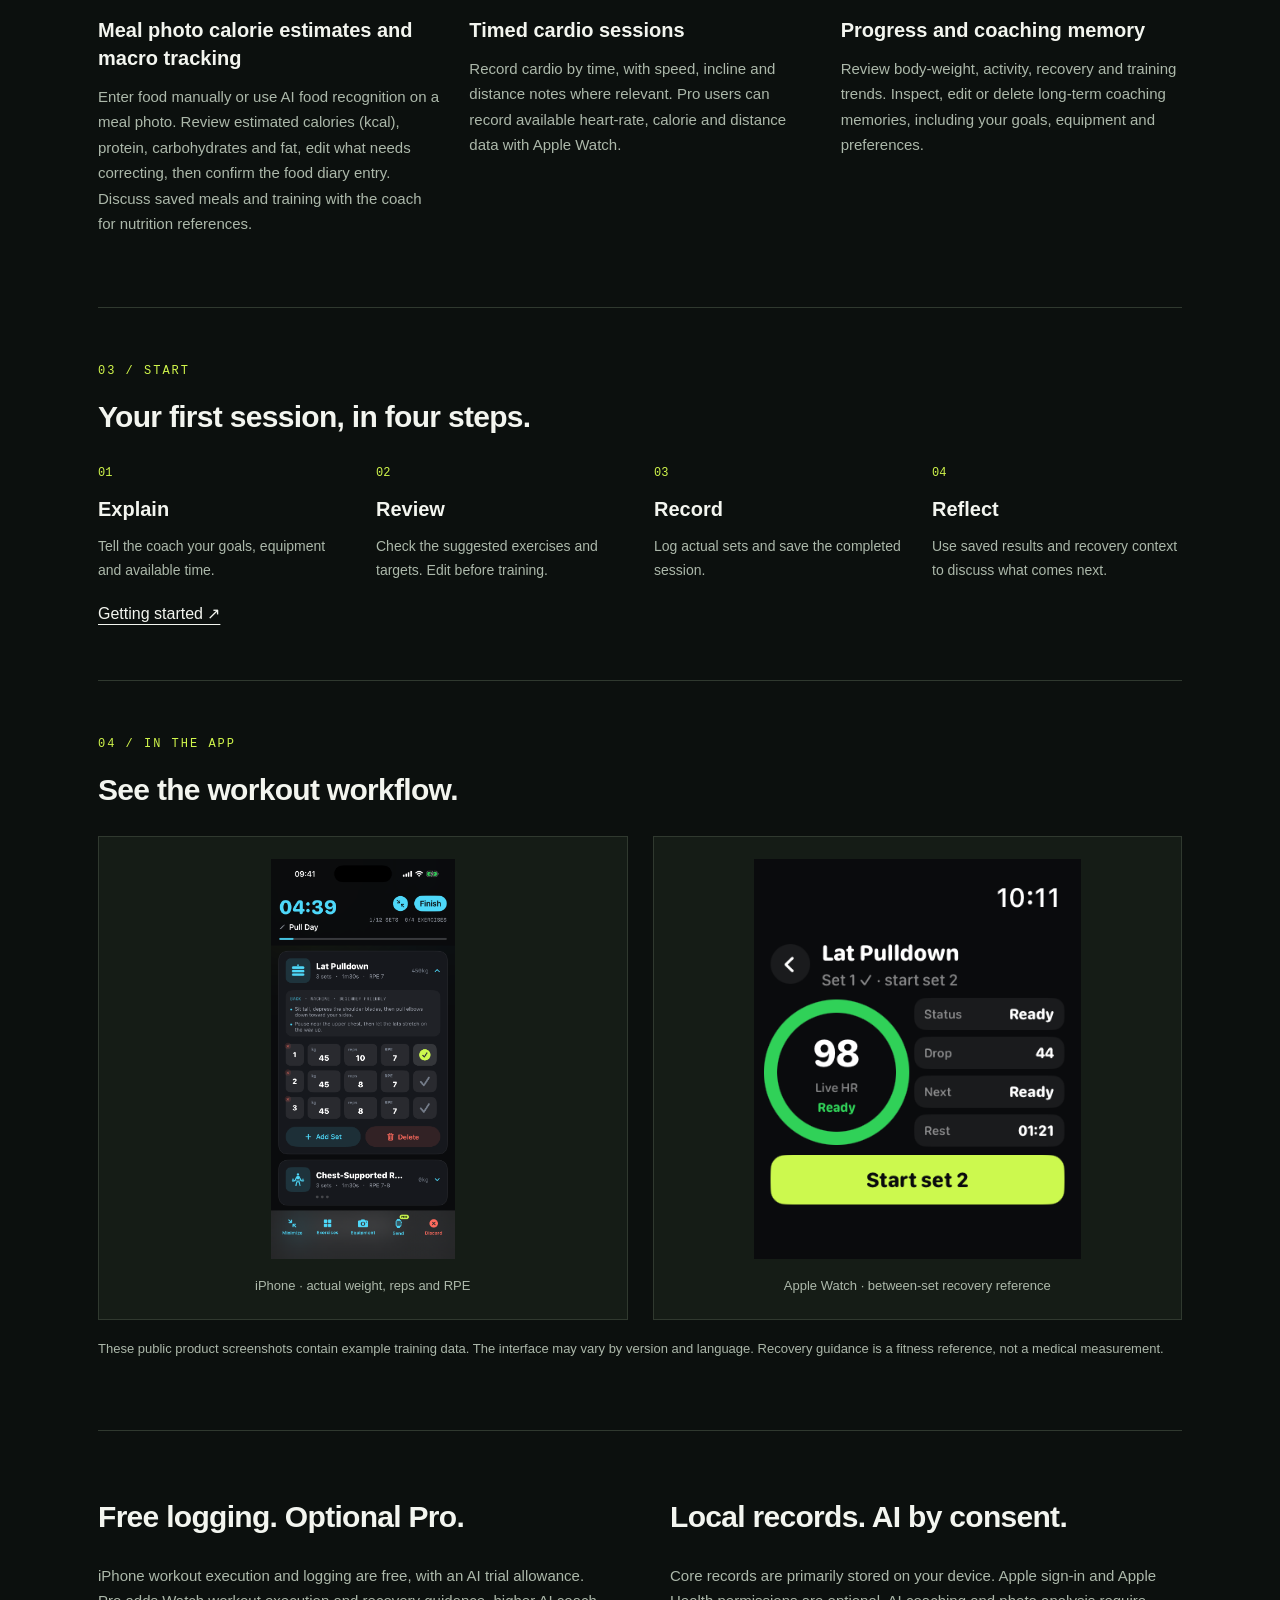
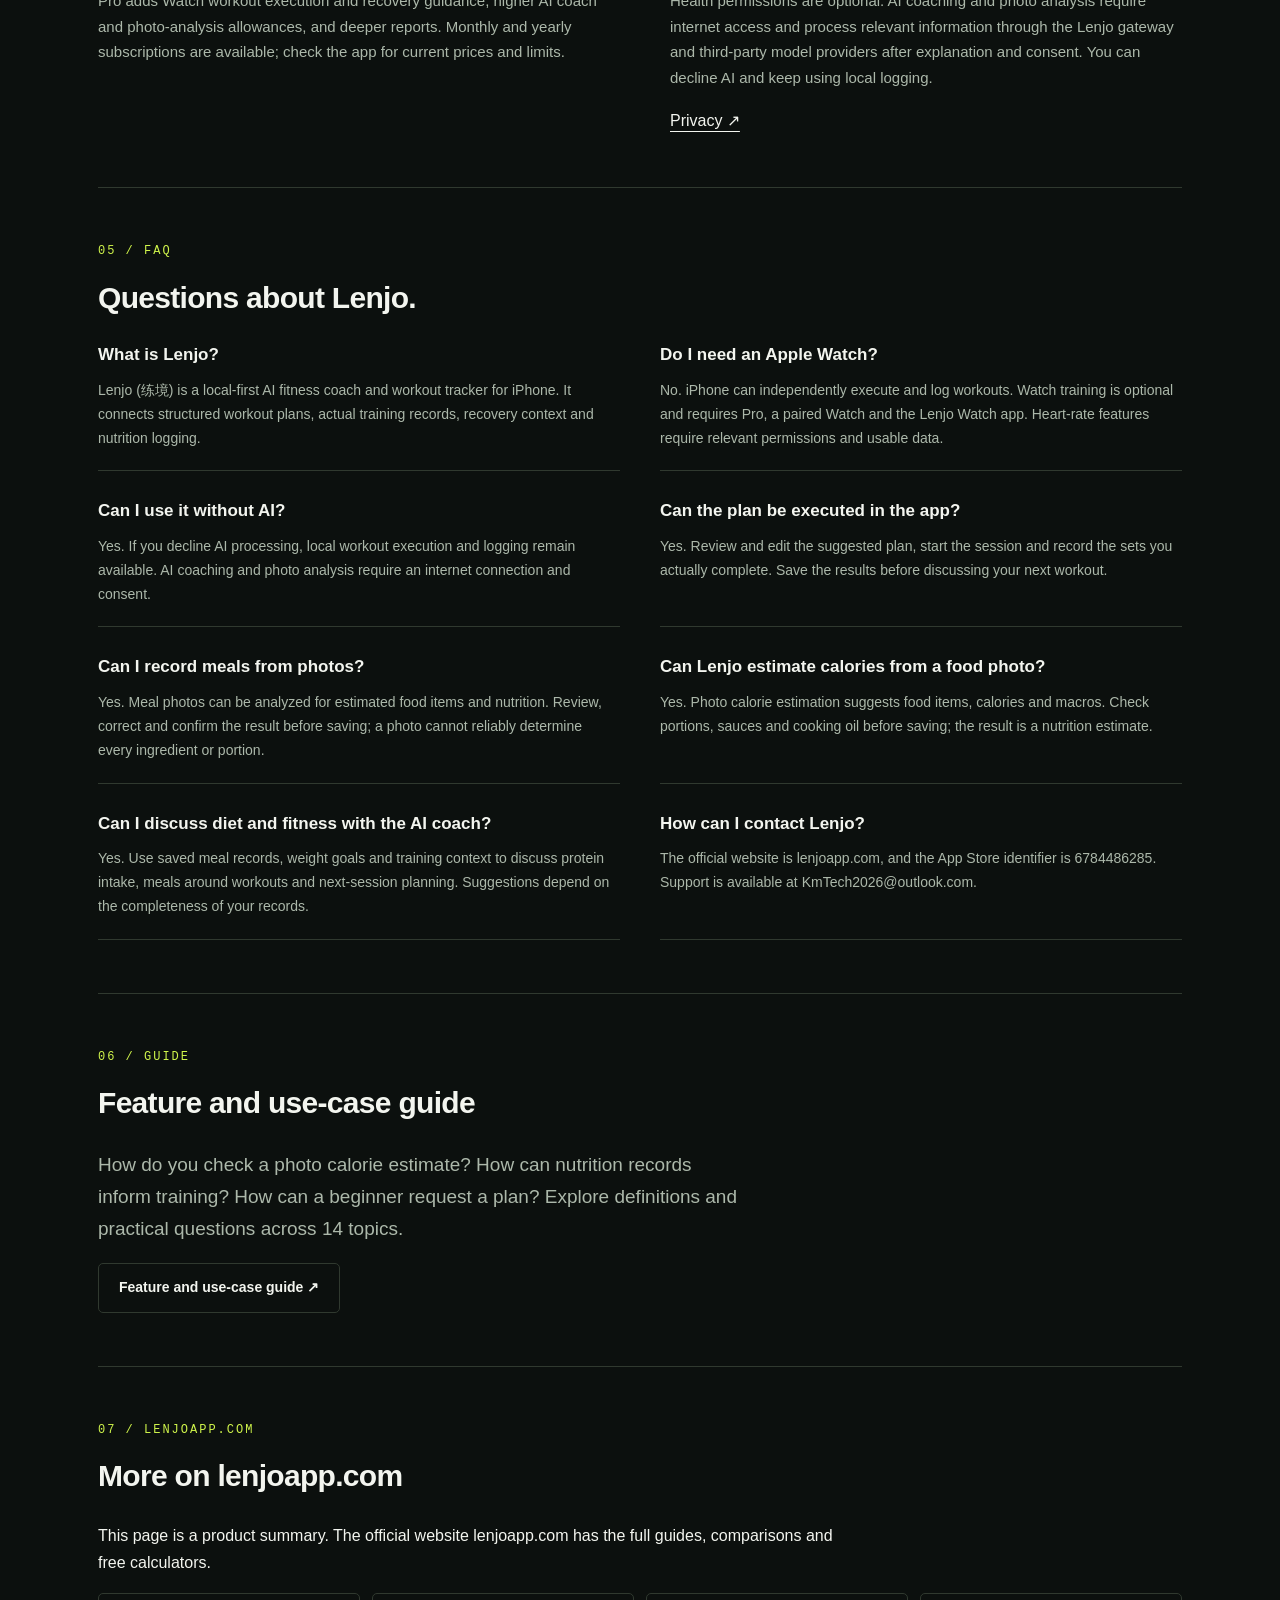
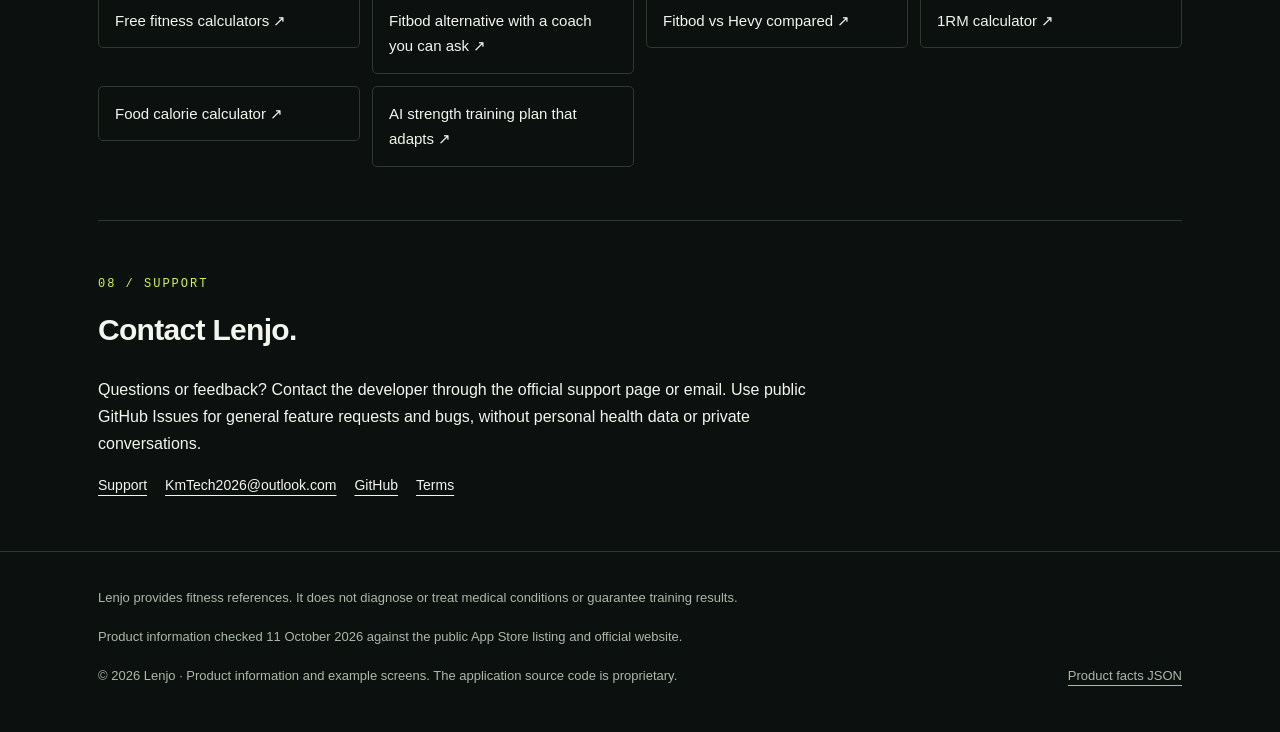
==== commit c799d93f: "Link product pages to the official site's guides, tools and comparisons Each feature-guide topic and" ====
--- a/index.html
+++ b/index.html
@@ -3,8 +3,8 @@
 <title>Lenjo / 练境 — AI Fitness Coach for iPhone</title><meta name="description" content="Lenjo is an AI fitness coach, workout planner and workout tracker for iPhone, with meal photo calorie estimates, macro logging and optional Apple Watch recovery guidance."><meta name="robots" content="index,follow,max-image-preview:large">
 <link rel="canonical" href="https://zhangkaiming2579-dev.github.io/lenjo-app/"><link rel="alternate" hreflang="en" href="https://zhangkaiming2579-dev.github.io/lenjo-app/"><link rel="alternate" hreflang="zh-CN" href="https://zhangkaiming2579-dev.github.io/lenjo-app/zh/"><link rel="alternate" hreflang="x-default" href="https://zhangkaiming2579-dev.github.io/lenjo-app/">
 <meta property="og:type" content="website"><meta property="og:title" content="Lenjo / 练境 — AI Fitness Coach for iPhone"><meta property="og:description" content="Lenjo is an AI fitness coach, workout planner and workout tracker for iPhone, with meal photo calorie estimates, macro logging and optional Apple Watch recovery guidance."><meta property="og:url" content="https://zhangkaiming2579-dev.github.io/lenjo-app/"><meta property="og:image" content="https://zhangkaiming2579-dev.github.io/lenjo-app/assets/app-icon.png">
-<meta name="twitter:card" content="summary"><meta name="theme-color" content="#0c100e"><link rel="icon" href="assets/app-icon.png"><link rel="stylesheet" href="styles.css?v=9bd92233bf10">
-<script type="application/ld+json">{"@context": "https://schema.org", "@graph": [{"@type": "SoftwareApplication", "@id": "https://lenjoapp.com/#app", "name": "Lenjo", "alternateName": "练境", "applicationCategory": "HealthApplication", "operatingSystem": "iOS 17 or later; optional watchOS 10 or later", "url": "https://lenjoapp.com/", "downloadUrl": "https://apps.apple.com/app/id6784486285", "image": "https://zhangkaiming2579-dev.github.io/lenjo-app/assets/app-icon.png", "description": "Lenjo is an AI fitness coach, workout planner and workout tracker for iPhone, with meal photo calorie estimates, macro logging and optional Apple Watch recovery guidance.", "sameAs": ["https://apps.apple.com/app/id6784486285", "https://github.com/zhangkaiming2579-dev/lenjo-app"], "featureList": ["AI workout planning", "Set-by-set workout tracking", "Apple Watch recovery guidance", "Meal photo calorie estimates and macro tracking", "Timed cardio sessions", "Progress and coaching memory"]}, {"@type": "WebPage", "@id": "https://zhangkaiming2579-dev.github.io/lenjo-app/", "url": "https://zhangkaiming2579-dev.github.io/lenjo-app/", "name": "Lenjo / 练境 — AI Fitness Coach for iPhone", "inLanguage": "en", "description": "Lenjo is an AI fitness coach, workout planner and workout tracker for iPhone, with meal photo calorie estimates, macro logging and optional Apple Watch recovery guidance.", "dateModified": "2026-10-11", "about": {"@id": "https://lenjoapp.com/#app"}}]}</script></head>
+<meta name="twitter:card" content="summary"><meta name="theme-color" content="#0c100e"><link rel="icon" href="assets/app-icon.png"><link rel="stylesheet" href="styles.css?v=384b2c4967e7">
+<script type="application/ld+json">{"@context": "https://schema.org", "@graph": [{"@type": "SoftwareApplication", "@id": "https://lenjoapp.com/#app", "name": "Lenjo", "alternateName": "练境", "applicationCategory": "HealthApplication", "operatingSystem": "iOS 17 or later; optional watchOS 10 or later", "url": "https://lenjoapp.com/", "downloadUrl": "https://apps.apple.com/app/id6784486285", "image": "https://zhangkaiming2579-dev.github.io/lenjo-app/assets/app-icon.png", "description": "Lenjo is an AI fitness coach, workout planner and workout tracker for iPhone, with meal photo calorie estimates, macro logging and optional Apple Watch recovery guidance.", "sameAs": ["https://apps.apple.com/app/id6784486285", "https://github.com/zhangkaiming2579-dev/lenjo-app"], "featureList": ["AI workout planning", "Set-by-set workout tracking", "Apple Watch recovery guidance", "Meal photo calorie estimates and macro tracking", "Timed cardio sessions", "Progress and coaching memory"]}, {"@type": "WebPage", "@id": "https://zhangkaiming2579-dev.github.io/lenjo-app/", "url": "https://zhangkaiming2579-dev.github.io/lenjo-app/", "name": "Lenjo / 练境 — AI Fitness Coach for iPhone", "inLanguage": "en", "description": "Lenjo is an AI fitness coach, workout planner and workout tracker for iPhone, with meal photo calorie estimates, macro logging and optional Apple Watch recovery guidance.", "dateModified": "2026-10-12", "about": {"@id": "https://lenjoapp.com/#app"}}]}</script></head>
 <body class="en"><a class="skip" href="#content">Skip to content</a><header><nav class="wrap" aria-label="Navigation"><a class="brand" href="index.html"><img src="assets/app-icon.png" alt="Lenjo app icon" width="38" height="38">LENJO / 练境</a><div class="nav-links"><a class="optional" href="#features">Features</a><a href="#faq">FAQ</a><a href="zh/">中文</a></div></nav></header>
 <main id="content" class="wrap"><section class="hero"><div><p class="eyebrow">Product information · iPhone + Apple Watch</p><h1>Lenjo / 练境<br><span>AI fitness coach.</span></h1><p class="intro">Plan a session with an AI fitness coach. Log actual sets and meals. Review the next step. Lenjo connects workout management, meal photo calorie estimates, macro tracking and recovery context on iPhone, with optional Apple Watch support.</p><div class="buttons"><a class="button primary" href="https://apps.apple.com/app/id6784486285">Get Lenjo on the App Store ↗</a><a class="button" href="https://lenjoapp.com/en/">Official website ↗</a></div><p class="note">iPhone · iOS 17+ &nbsp; / &nbsp; Apple Watch · watchOS 10+</p></div><figure><img class="screen" src="assets/coach-plan.png" width="1206" height="2622" alt="Lenjo AI coach structured workout plan example"><figcaption>Example workout plan · Review before training</figcaption></figure></section>
 <section class="section"><p class="eyebrow">01 / LENJO</p><h2>One app. A continuous training context.</h2><dl class="facts"><div><dt>Product</dt><dd>Lenjo / 练境</dd></div><div><dt>Devices</dt><dd>iPhone · iOS 17+<br>Apple Watch · watchOS 10+</dd></div><div><dt>Access</dt><dd>Free iPhone workout logging<br>Optional Lenjo Pro</dd></div><div><dt>Support</dt><dd>Lenjo / 练境<br>lenjoapp.com</dd></div></dl></section>
@@ -14,5 +14,6 @@
 <section class="section two-col"><article><h2>Free logging. Optional Pro.</h2><p>iPhone workout execution and logging are free, with an AI trial allowance. Pro adds Watch workout execution and recovery guidance, higher AI coach and photo-analysis allowances, and deeper reports. Monthly and yearly subscriptions are available; check the app for current prices and limits.</p></article><article><h2>Local records. AI by consent.</h2><p>Core records are primarily stored on your device. Apple sign-in and Apple Health permissions are optional. AI coaching and photo analysis require internet access and process relevant information through the Lenjo gateway and third-party model providers after explanation and consent. You can decline AI and keep using local logging.</p><a href="https://lenjoapp.com/privacy.html">Privacy ↗</a></article></section>
 <section id="faq" class="section"><p class="eyebrow">05 / FAQ</p><h2>Questions about Lenjo.</h2><div class="faq"><article><h3>What is Lenjo?</h3><p>Lenjo (练境) is a local-first AI fitness coach and workout tracker for iPhone. It connects structured workout plans, actual training records, recovery context and nutrition logging.</p></article><article><h3>Do I need an Apple Watch?</h3><p>No. iPhone can independently execute and log workouts. Watch training is optional and requires Pro, a paired Watch and the Lenjo Watch app. Heart-rate features require relevant permissions and usable data.</p></article><article><h3>Can I use it without AI?</h3><p>Yes. If you decline AI processing, local workout execution and logging remain available. AI coaching and photo analysis require an internet connection and consent.</p></article><article><h3>Can the plan be executed in the app?</h3><p>Yes. Review and edit the suggested plan, start the session and record the sets you actually complete. Save the results before discussing your next workout.</p></article><article><h3>Can I record meals from photos?</h3><p>Yes. Meal photos can be analyzed for estimated food items and nutrition. Review, correct and confirm the result before saving; a photo cannot reliably determine every ingredient or portion.</p></article><article><h3>Can Lenjo estimate calories from a food photo?</h3><p>Yes. Photo calorie estimation suggests food items, calories and macros. Check portions, sauces and cooking oil before saving; the result is a nutrition estimate.</p></article><article><h3>Can I discuss diet and fitness with the AI coach?</h3><p>Yes. Use saved meal records, weight goals and training context to discuss protein intake, meals around workouts and next-session planning. Suggestions depend on the completeness of your records.</p></article><article><h3>How can I contact Lenjo?</h3><p>The official website is lenjoapp.com, and the App Store identifier is 6784486285. Support is available at KmTech2026@outlook.com.</p></article></div></section>
 <section class="section"><p class="eyebrow">06 / GUIDE</p><h2>Feature and use-case guide</h2><p class="intro">How do you check a photo calorie estimate? How can nutrition records inform training? How can a beginner request a plan? Explore definitions and practical questions across 14 topics.</p><a class="button" href="guide/">Feature and use-case guide ↗</a></section>
-<section class="section"><p class="eyebrow">07 / SUPPORT</p><h2>Contact Lenjo.</h2><p style="max-width:750px">Questions or feedback? Contact the developer through the official support page or email. Use public GitHub Issues for general feature requests and bugs, without personal health data or private conversations.</p><div class="links"><a href="https://lenjoapp.com/support.html">Support</a><a href="mailto:KmTech2026@outlook.com">KmTech2026@outlook.com</a><a href="https://github.com/zhangkaiming2579-dev/lenjo-app">GitHub</a><a href="https://lenjoapp.com/terms.html">Terms</a></div></section>
+<section class="section"><p class="eyebrow">07 / LENJOAPP.COM</p><h2>More on lenjoapp.com</h2><p style="max-width:750px">This page is a product summary. The official website lenjoapp.com has the full guides, comparisons and free calculators.</p><ul class="official-links"><li><a href="https://lenjoapp.com/en/tools/">Free fitness calculators ↗</a></li><li><a href="https://lenjoapp.com/en/fitbod-alternative/">Fitbod alternative with a coach you can ask ↗</a></li><li><a href="https://lenjoapp.com/en/compare/fitbod-vs-hevy/">Fitbod vs Hevy compared ↗</a></li><li><a href="https://lenjoapp.com/en/tools/one-rep-max/">1RM calculator ↗</a></li><li><a href="https://lenjoapp.com/en/tools/food-calories/">Food calorie calculator ↗</a></li><li><a href="https://lenjoapp.com/en/guides/ai-strength-training-plan/">AI strength training plan that adapts ↗</a></li></ul></section>
+<section class="section"><p class="eyebrow">08 / SUPPORT</p><h2>Contact Lenjo.</h2><p style="max-width:750px">Questions or feedback? Contact the developer through the official support page or email. Use public GitHub Issues for general feature requests and bugs, without personal health data or private conversations.</p><div class="links"><a href="https://lenjoapp.com/support.html">Support</a><a href="mailto:KmTech2026@outlook.com">KmTech2026@outlook.com</a><a href="https://github.com/zhangkaiming2579-dev/lenjo-app">GitHub</a><a href="https://lenjoapp.com/terms.html">Terms</a></div></section>
 </main><footer><div class="wrap"><p>Lenjo provides fitness references. It does not diagnose or treat medical conditions or guarantee training results.</p><p>Product information checked 11 October 2026 against the public App Store listing and official website.</p><div class="footer-row"><span>© 2026 Lenjo · Product information and example screens. The application source code is proprietary.</span><a href="product.json">Product facts JSON</a></div></div></footer></body></html>
--- a/styles.css
+++ b/styles.css
@@ -6,3 +6,4 @@
 .guide-hero{padding:56px 0 40px}.guide-hero h1{font-size:clamp(30px,4vw,48px);line-height:1.3;max-width:900px;letter-spacing:-1px}.guide-toc{display:grid;grid-template-columns:1fr 1fr;gap:12px 42px;padding-left:25px}.guide-topic{scroll-margin-top:20px}.glossary{margin:20px 0 32px}.term-row{display:grid;grid-template-columns:1fr 1.3fr;gap:28px;border-top:1px solid var(--line);padding:18px 0}.term-row dt{font-size:15px;font-weight:600;overflow-wrap:anywhere}.term-row dd{margin:0;color:var(--muted);font-size:15px}.guide-qa{max-width:850px}.guide-qa article{margin:22px 0}.guide-qa h4{font-size:17px;margin:0 0 8px}.guide-qa p{color:var(--muted);font-size:15px}.back-top{font-size:13px;color:var(--accent)}
 @media(max-width:580px){.guide-hero{padding:30px 0}.guide-hero h1{font-size:30px;letter-spacing:0}.guide-toc{grid-template-columns:1fr;gap:12px}.term-row{grid-template-columns:1fr;gap:7px}.term-row dt,.term-row dd{font-size:14px}}
 .guide-hero h1 span{display:block;font-size:clamp(24px,3vw,36px);line-height:1.5;color:var(--accent);margin-top:8px}
+.official-links{list-style:none;padding:0;margin:0;display:grid;grid-template-columns:repeat(auto-fill,minmax(260px,1fr));gap:12px}.official-links a{display:block;border:1px solid var(--line);border-radius:5px;padding:14px 16px;text-decoration:none;font-size:15px}.official-links a:hover{border-color:var(--accent)}.official-more{font-size:14px;color:var(--muted);margin:6px 0 18px}.official-more a{color:var(--fg)}
